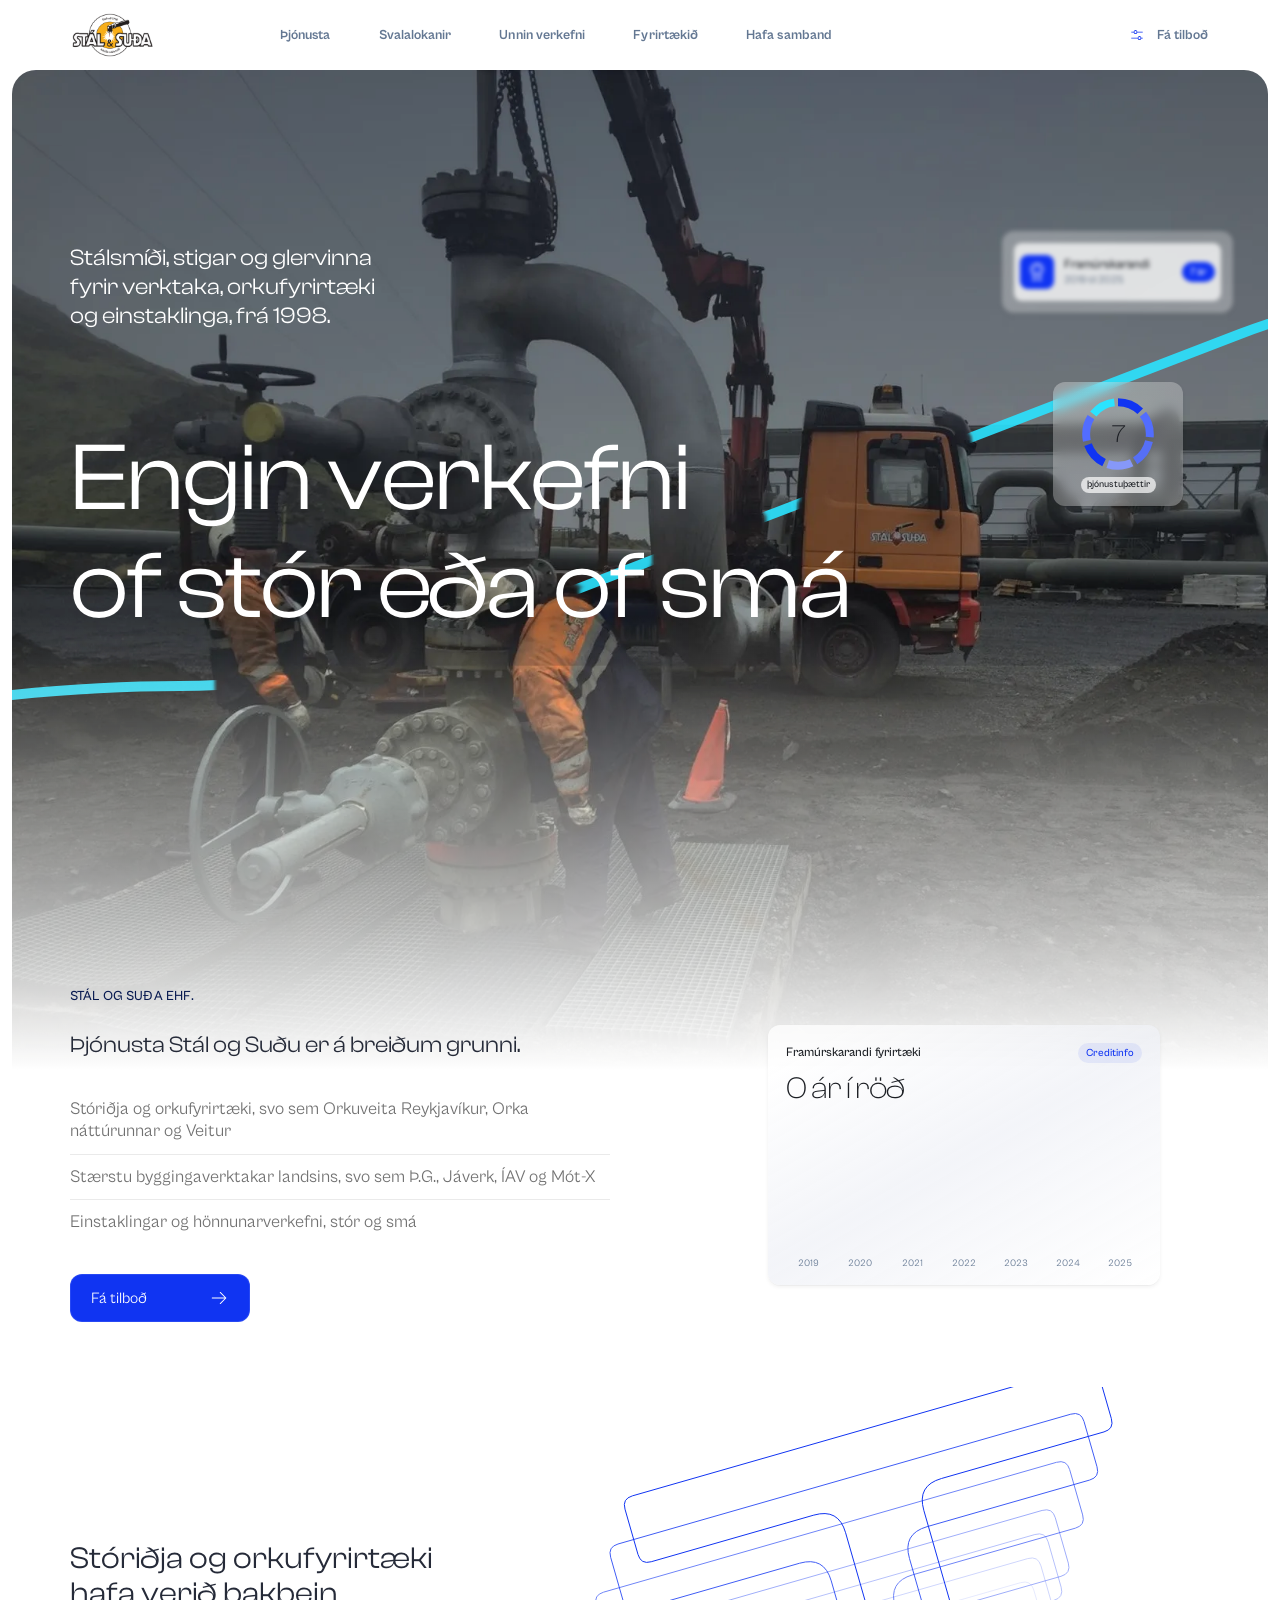
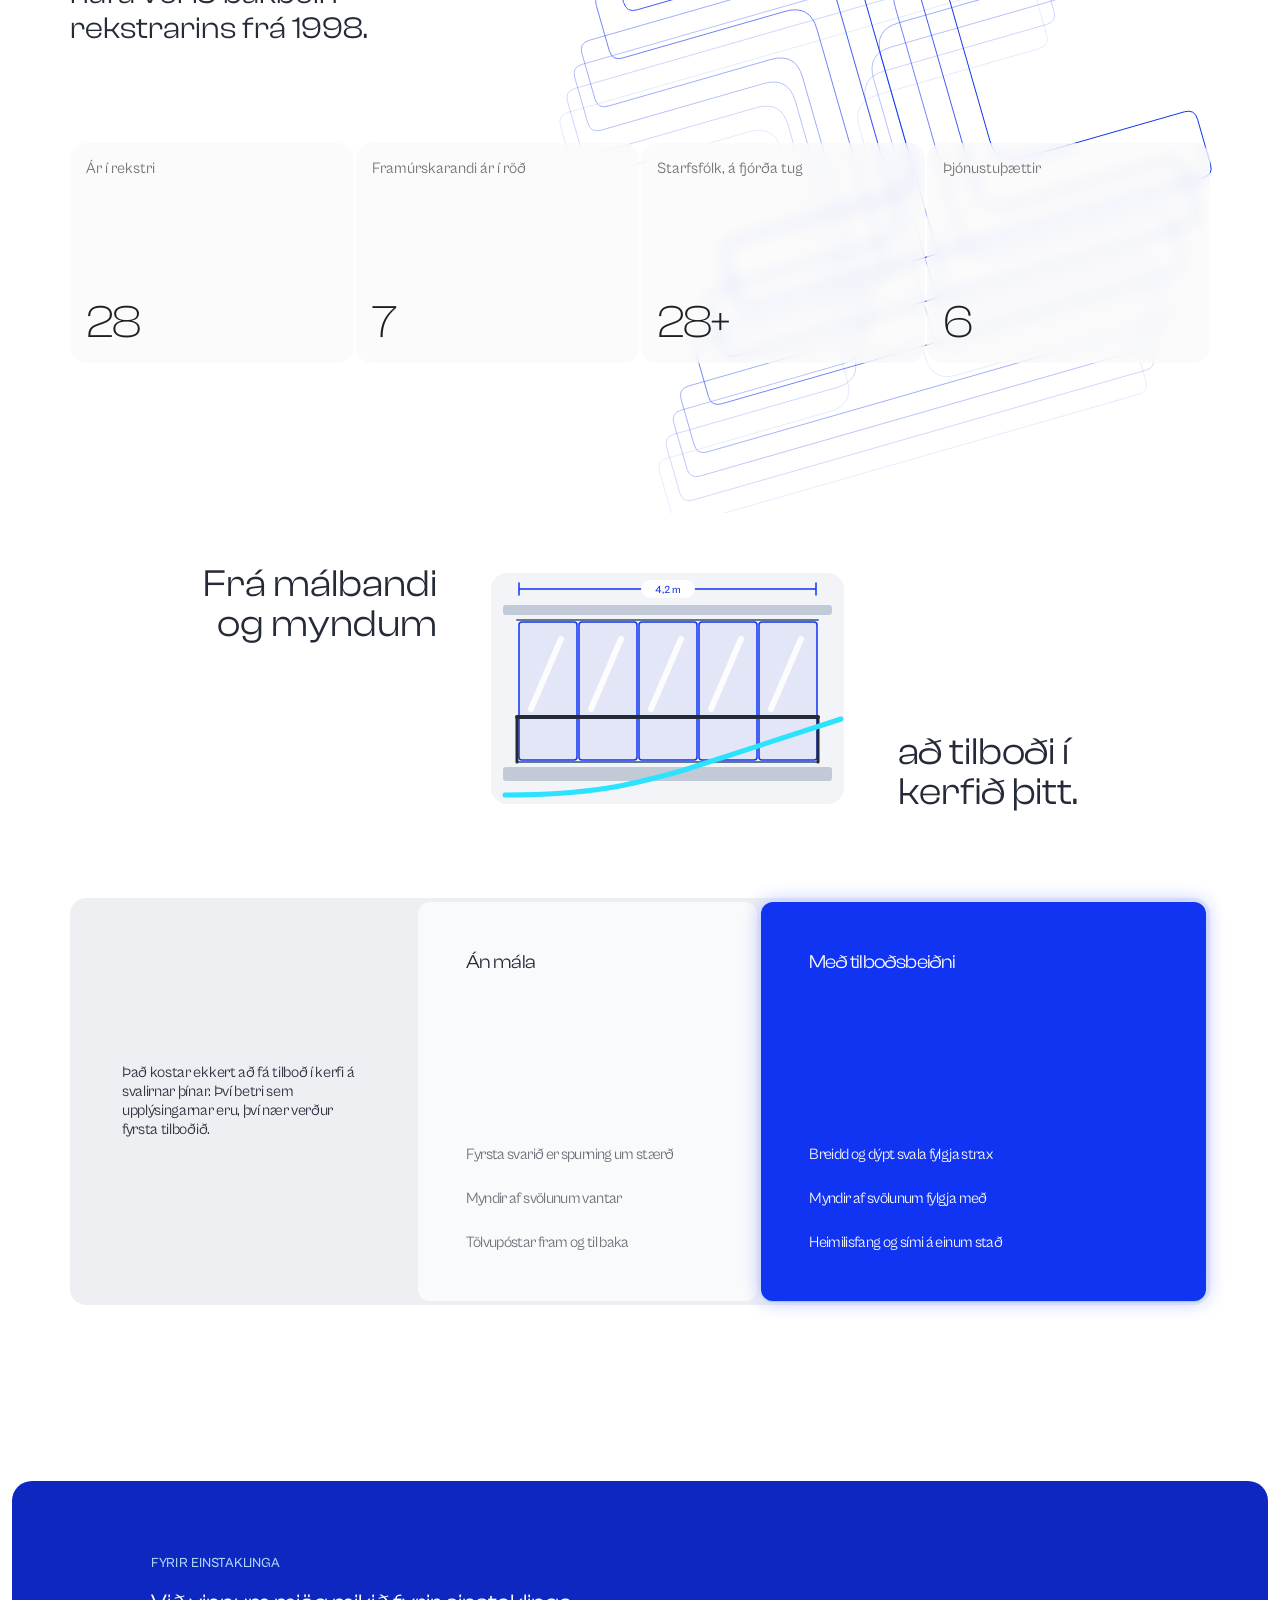
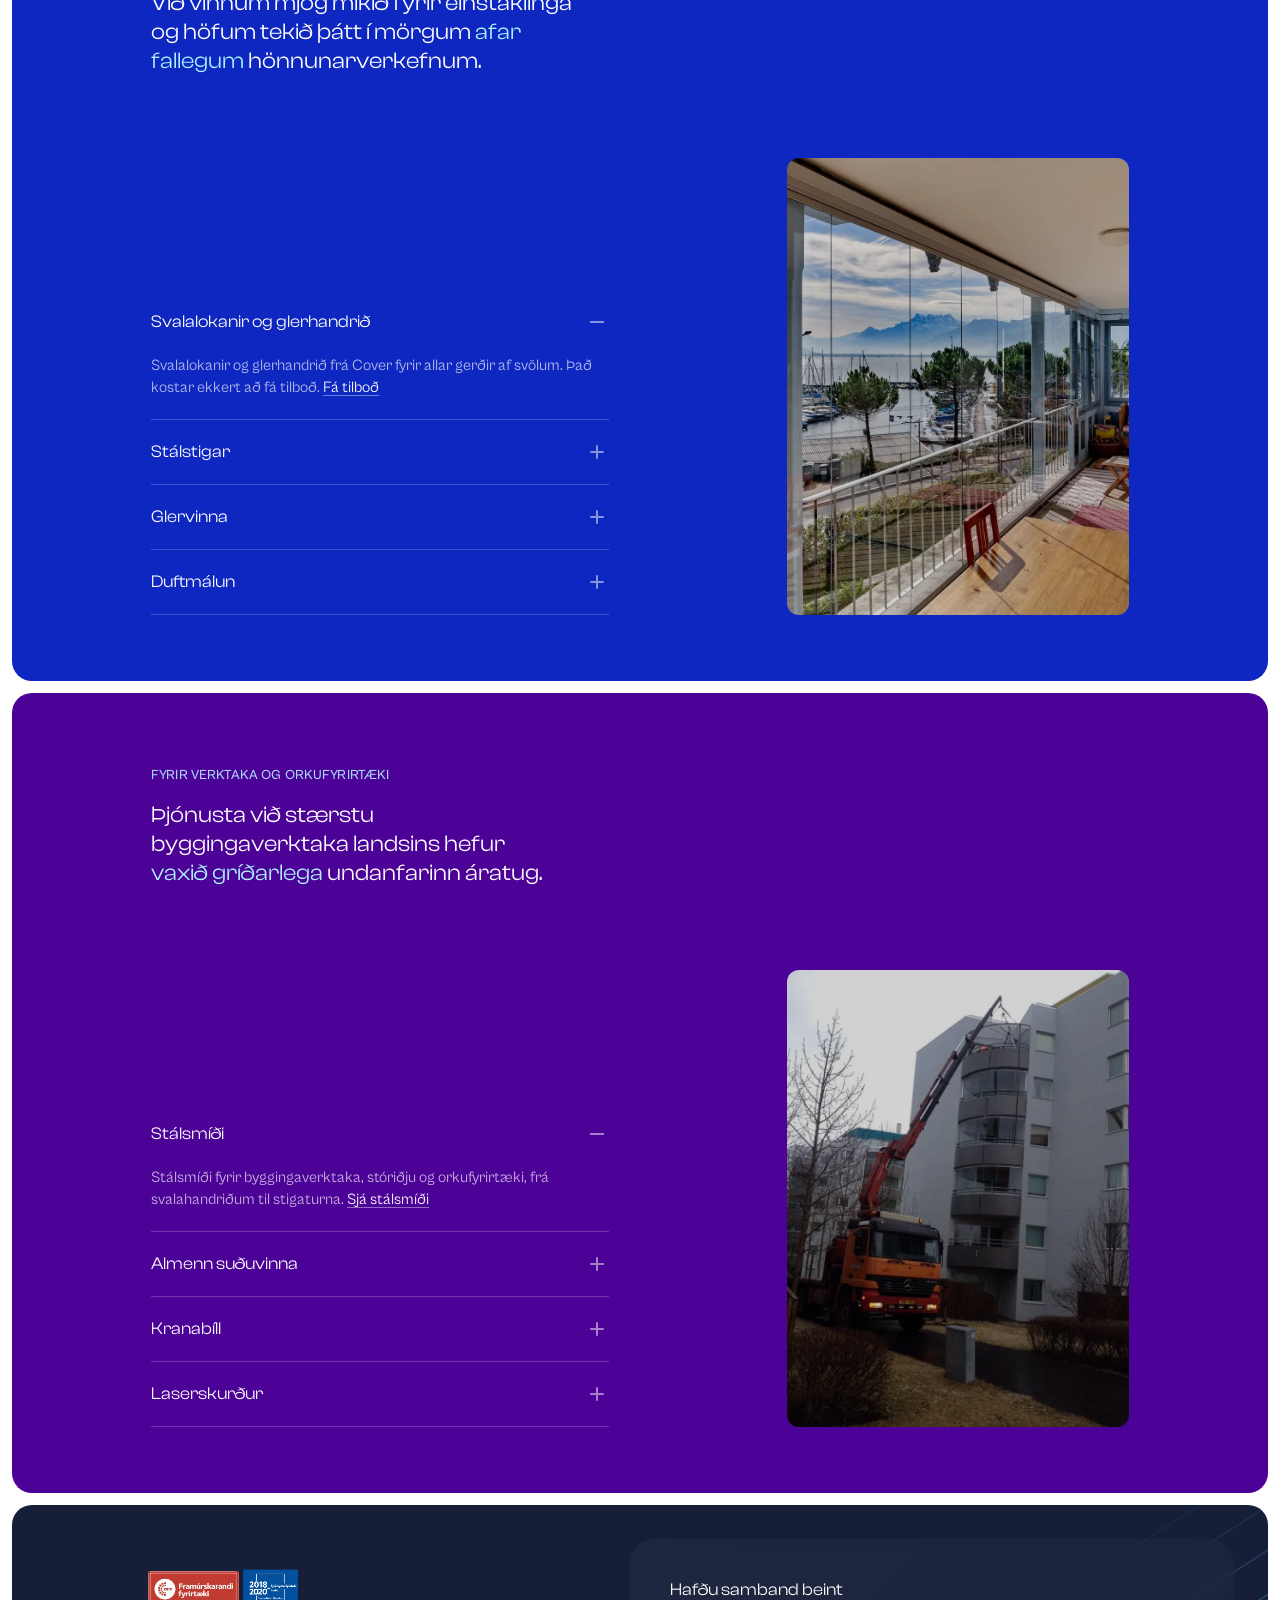
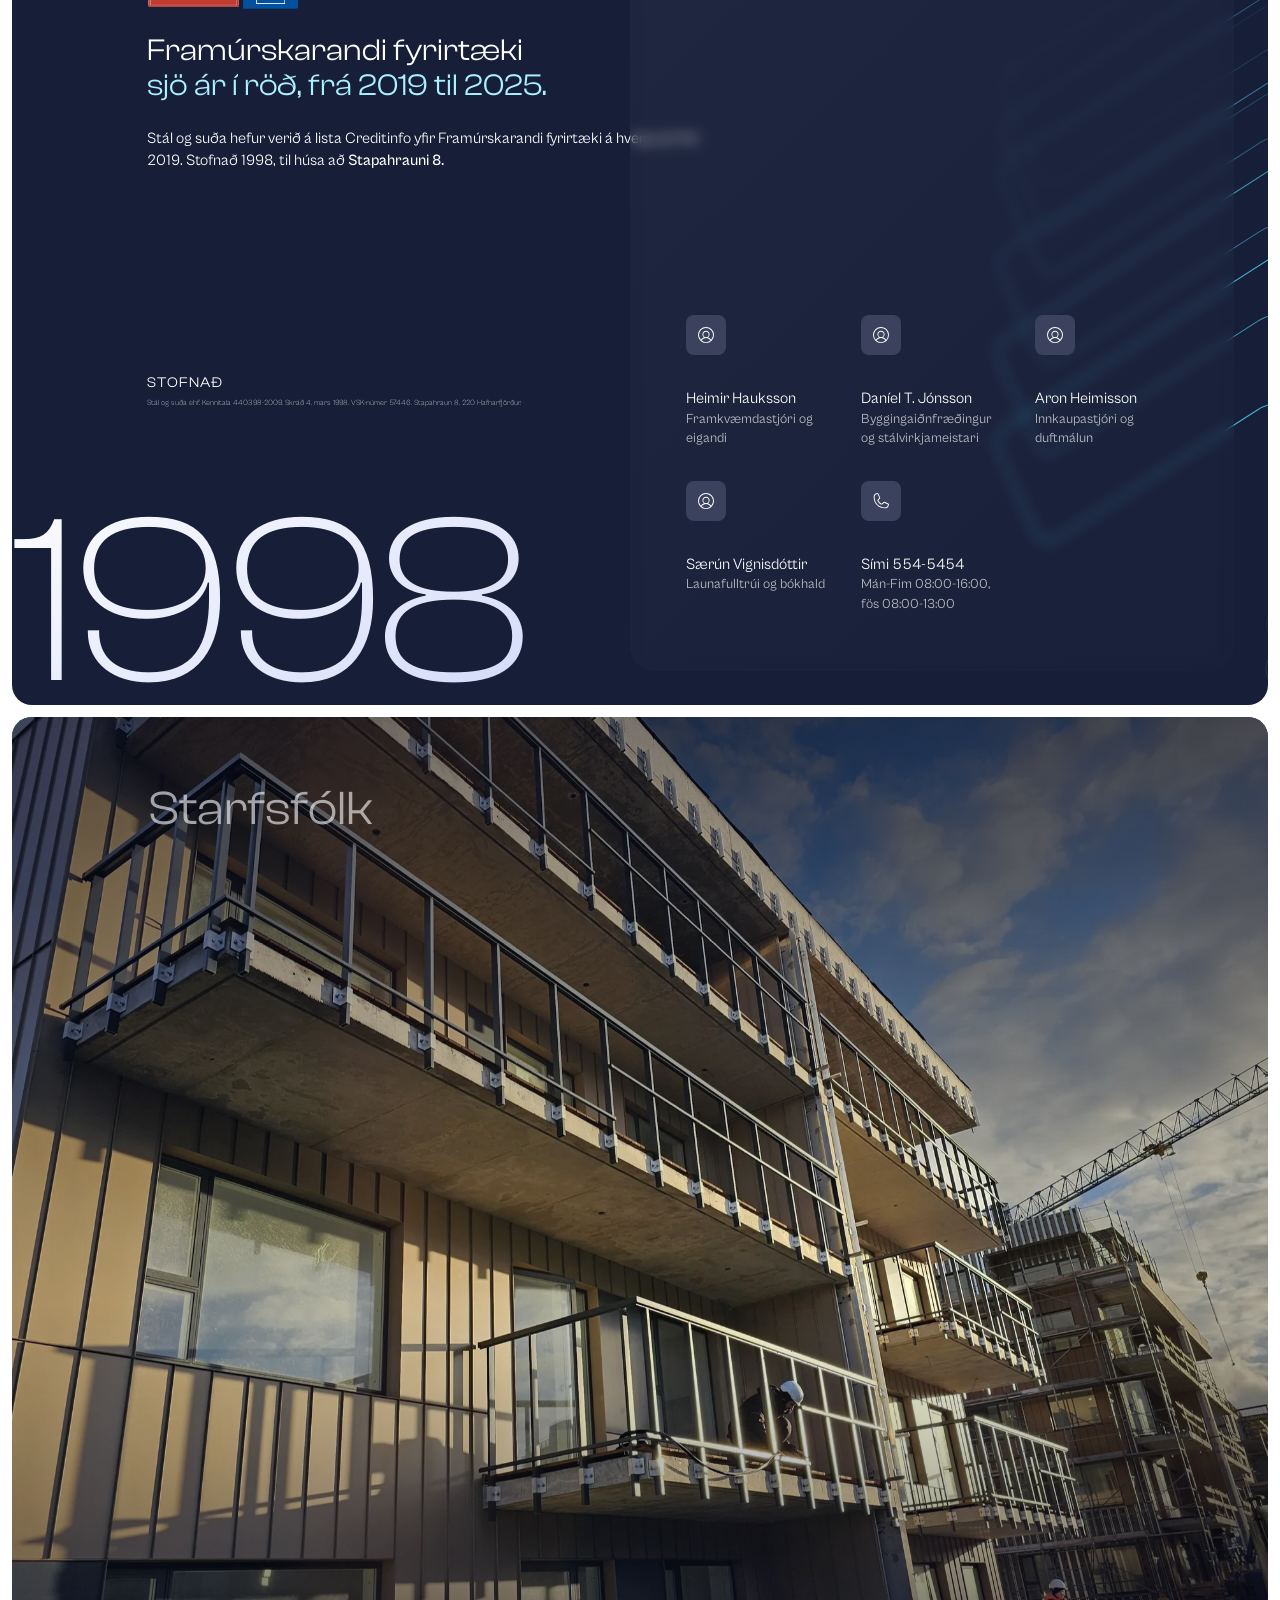
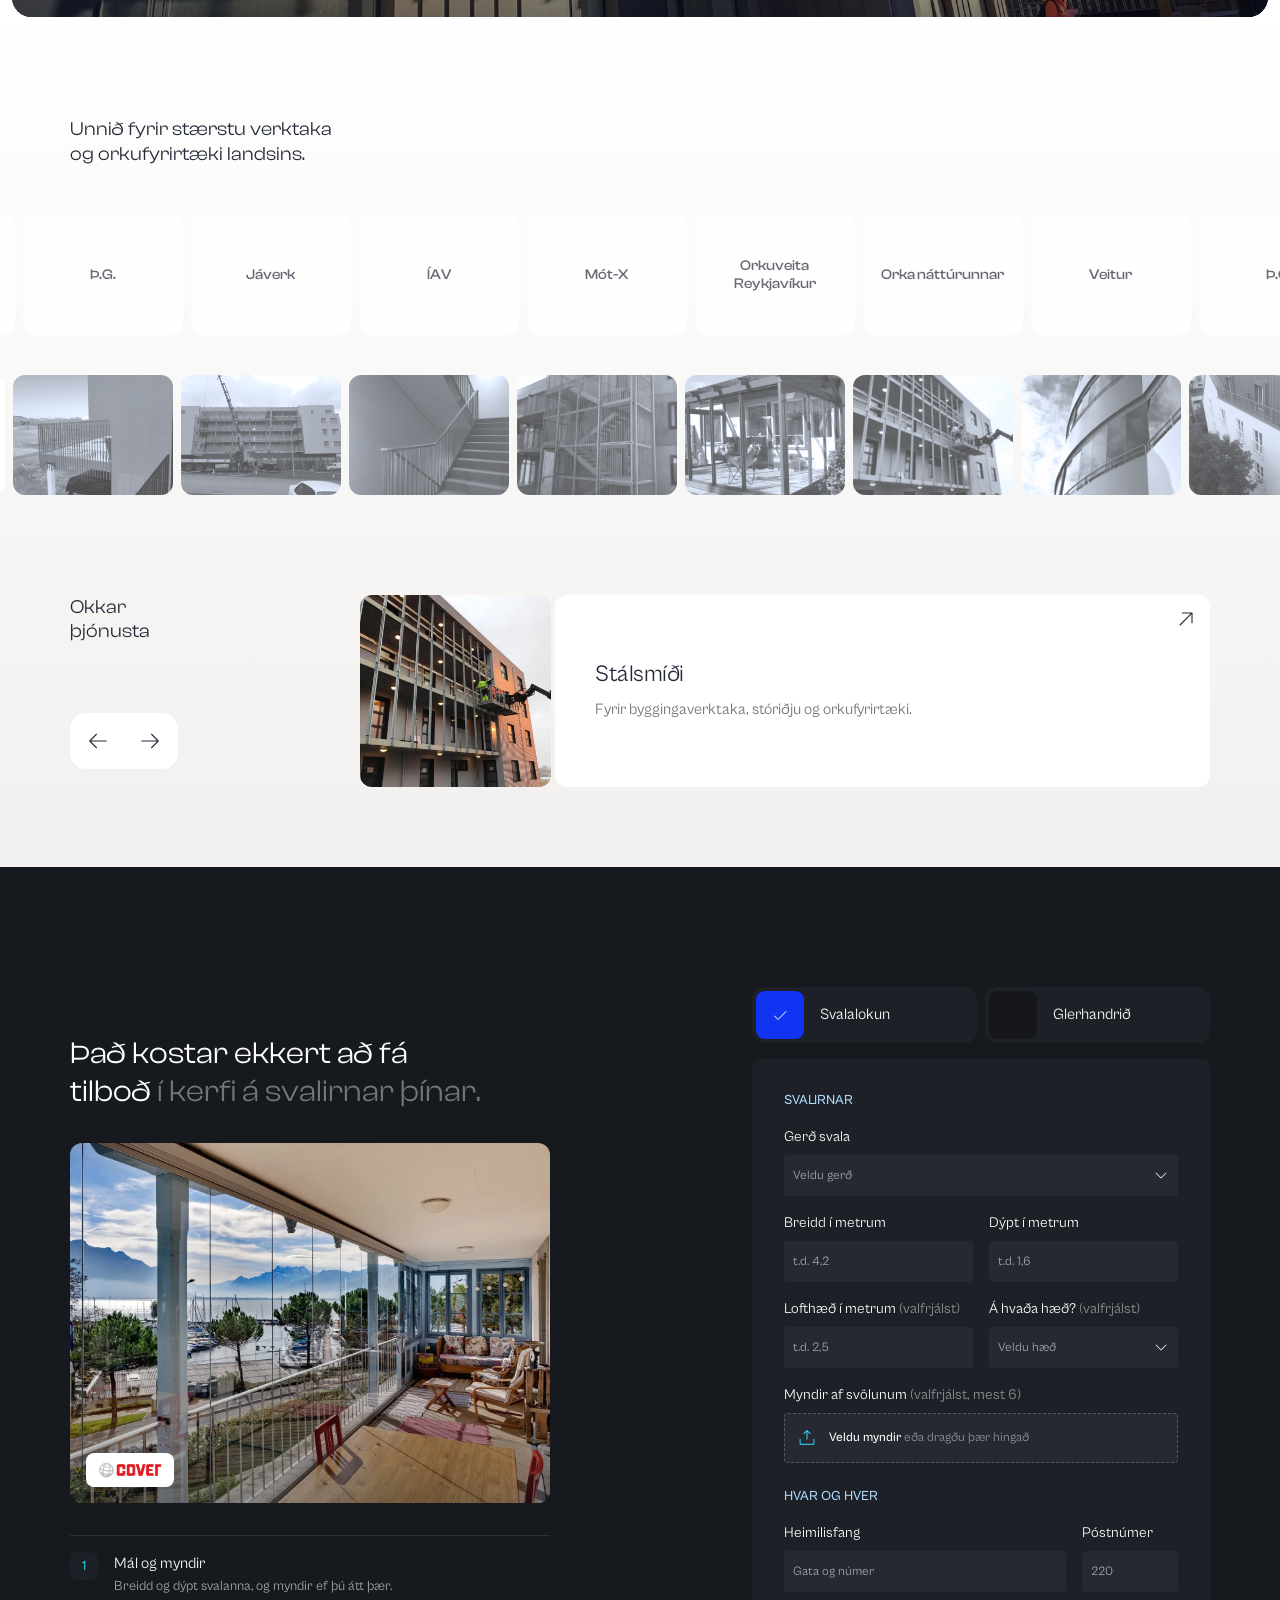
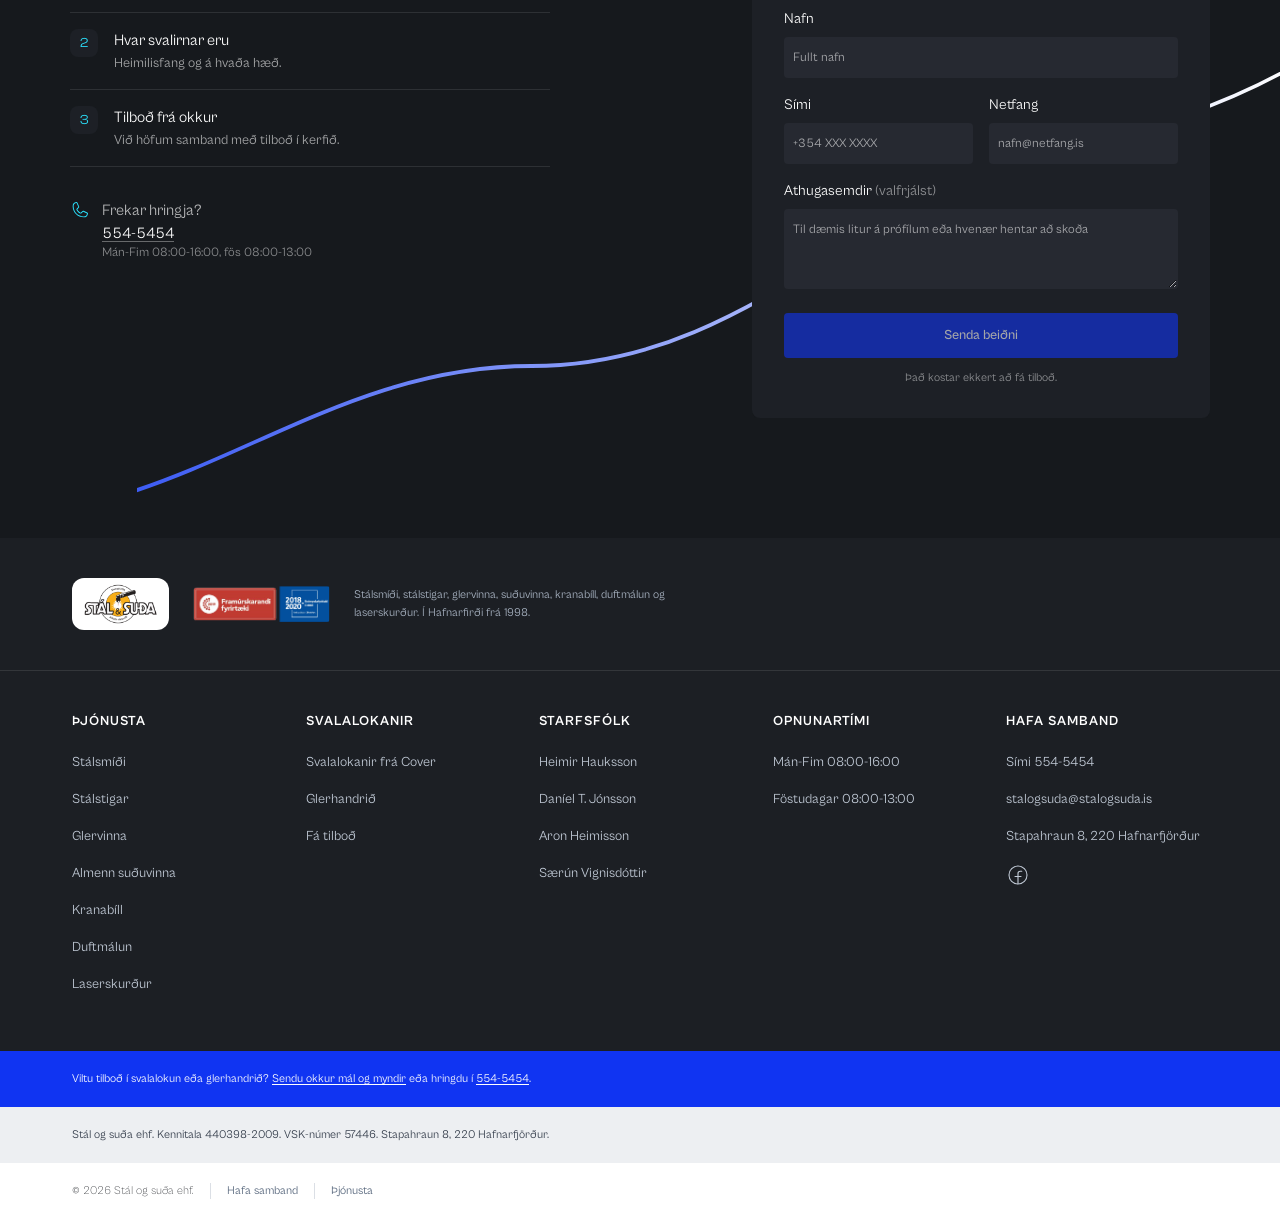
==== index.html @ 2df27e6b "Deploy 39d1b3c (noindex preview)" ====
<!doctype html>
<html lang="is">
<head>
<meta charset="utf-8">
<meta name="viewport" content="width=device-width, initial-scale=1">
<title>Stál og suða ehf. | Stálsmíði, stálstigar, glervinna og svalalokanir í Hafnarfirði</title>
<meta name="description" content="Stál og suða ehf. í Hafnarfirði: stálsmíði, stálstigar, glervinna, suðuvinna, kranabíll, duftmálun, laserskurður og svalalokanir frá Cover. Það kostar ekkert að fá tilboð.">
<meta name="robots" content="noindex, nofollow">
<meta name="theme-color" content="#ffffff">
<link rel="icon" type="image/svg+xml" href="favicon.svg"><link rel="icon" type="image/png" sizes="32x32" href="/stalogsuda-preview/favicon-32.png"><link rel="apple-touch-icon" sizes="180x180" href="/stalogsuda-preview/favicon-180.png">
<link rel="preload" href="assets/fonts/ClashDisplay-Regular.woff2" as="font" type="font/woff2" crossorigin>
<link rel="preload" href="assets/fonts/CabinetGrotesk-Regular.woff2" as="font" type="font/woff2" crossorigin>
<link rel="preload" href="assets/img/hero.webp" as="image">
<script>
(function () {
  var root = document.documentElement;
  function set(v) { if (root.getAttribute('data-input') !== v) root.setAttribute('data-input', v); }
  addEventListener('pointerdown', function () { set('pointer'); }, true);
  addEventListener('keydown', function (e) {
    if (e.key === 'Shift' || e.key === 'Control' || e.key === 'Alt' || e.key === 'Meta') return;
    set('key');
  }, true);
})();
</script>

<link rel="stylesheet" href="assets/vendor/focus-guard.css">
<link rel="stylesheet" href="assets/css/site.css">
<script>document.documentElement.classList.add('js');setTimeout(function(){document.documentElement.classList.add('is-ready')},6000);</script>
</head>
<body class="page-home">
<svg xmlns="http://www.w3.org/2000/svg" style="display:none" aria-hidden="true">
<symbol id="i-arrow-right" viewBox="0 0 256 256"><path d="M220.24,132.24l-72,72a6,6,0,0,1-8.48-8.48L201.51,134H40a6,6,0,0,1,0-12H201.51L139.76,60.24a6,6,0,0,1,8.48-8.48l72,72A6,6,0,0,1,220.24,132.24Z"/></symbol>
<symbol id="i-arrow-up-right" viewBox="0 0 256 256"><path d="M198,64V168a6,6,0,0,1-12,0V78.48L68.24,196.24a6,6,0,0,1-8.48-8.48L177.52,70H88a6,6,0,0,1,0-12H192A6,6,0,0,1,198,64Z"/></symbol>
<symbol id="i-check" viewBox="0 0 256 256"><path d="M228.24,76.24l-128,128a6,6,0,0,1-8.48,0l-56-56a6,6,0,0,1,8.48-8.48L96,191.51,219.76,67.76a6,6,0,0,1,8.48,8.48Z"/></symbol>
<symbol id="i-phone" viewBox="0 0 256 256"><path d="M221.59,160.3l-47.24-21.17a14,14,0,0,0-13.28,1.22,4.81,4.81,0,0,0-.56.42l-24.69,21a1.88,1.88,0,0,1-1.68.06c-15.87-7.66-32.31-24-40-39.65a1.91,1.91,0,0,1,0-1.68l21.07-25a6.13,6.13,0,0,0,.42-.58,14,14,0,0,0,1.12-13.27L95.73,34.49a14,14,0,0,0-14.56-8.38A54.24,54.24,0,0,0,34,80c0,78.3,63.7,142,142,142a54.25,54.25,0,0,0,53.89-47.17A14,14,0,0,0,221.59,160.3ZM176,210C104.32,210,46,151.68,46,80A42.23,42.23,0,0,1,82.67,38h.23a2,2,0,0,1,1.84,1.31l21.1,47.11a2,2,0,0,1,0,1.67L84.73,113.15a4.73,4.73,0,0,0-.43.57,14,14,0,0,0-.91,13.73c8.87,18.16,27.17,36.32,45.53,45.19a14,14,0,0,0,13.77-1c.19-.13.38-.27.56-.42l24.68-21a1.92,1.92,0,0,1,1.6-.1l47.25,21.17a2,2,0,0,1,1.21,2A42.24,42.24,0,0,1,176,210Z"/></symbol>
<symbol id="i-envelope-simple" viewBox="0 0 256 256"><path d="M224,50H32a6,6,0,0,0-6,6V192a14,14,0,0,0,14,14H216a14,14,0,0,0,14-14V56A6,6,0,0,0,224,50ZM208.58,62,128,135.86,47.42,62ZM216,194H40a2,2,0,0,1-2-2V69.64l86,78.78a6,6,0,0,0,8.1,0L218,69.64V192A2,2,0,0,1,216,194Z"/></symbol>
<symbol id="i-caret-down" viewBox="0 0 256 256"><path d="M212.24,100.24l-80,80a6,6,0,0,1-8.48,0l-80-80a6,6,0,0,1,8.48-8.48L128,167.51l75.76-75.75a6,6,0,0,1,8.48,8.48Z"/></symbol>
<symbol id="i-facebook-logo" viewBox="0 0 256 256"><path d="M128,26A102,102,0,1,0,230,128,102.12,102.12,0,0,0,128,26Zm6,191.8V150h26a6,6,0,0,0,0-12H134V112a18,18,0,0,1,18-18h16a6,6,0,0,0,0-12H152a30,30,0,0,0-30,30v26H96a6,6,0,0,0,0,12h26v67.8a90,90,0,1,1,12,0Z"/></symbol>
<symbol id="i-image" viewBox="0 0 256 256"><path d="M216,42H40A14,14,0,0,0,26,56V200a14,14,0,0,0,14,14H216a14,14,0,0,0,14-14V56A14,14,0,0,0,216,42ZM40,54H216a2,2,0,0,1,2,2V163.57L188.53,134.1a14,14,0,0,0-19.8,0l-21.42,21.42L101.9,110.1a14,14,0,0,0-19.8,0L38,154.2V56A2,2,0,0,1,40,54ZM38,200V171.17l52.58-52.58a2,2,0,0,1,2.84,0L176.83,202H40A2,2,0,0,1,38,200Zm178,2H193.8l-38-38,21.41-21.42a2,2,0,0,1,2.83,0l38,38V200A2,2,0,0,1,216,202ZM146,100a10,10,0,1,1,10,10A10,10,0,0,1,146,100Z"/></symbol>
<symbol id="i-x" viewBox="0 0 256 256"><path d="M204.24,195.76a6,6,0,1,1-8.48,8.48L128,136.49,60.24,204.24a6,6,0,0,1-8.48-8.48L119.51,128,51.76,60.24a6,6,0,0,1,8.48-8.48L128,119.51l67.76-67.75a6,6,0,0,1,8.48,8.48L136.49,128Z"/></symbol>
<symbol id="i-user-circle" viewBox="0 0 256 256"><path d="M128,26A102,102,0,1,0,230,128,102.12,102.12,0,0,0,128,26ZM71.44,198a66,66,0,0,1,113.12,0,89.8,89.8,0,0,1-113.12,0ZM94,120a34,34,0,1,1,34,34A34,34,0,0,1,94,120Zm99.51,69.64a77.53,77.53,0,0,0-40-31.38,46,46,0,1,0-51,0,77.53,77.53,0,0,0-40,31.38,90,90,0,1,1,131,0Z"/></symbol>
<symbol id="i-map-pin" viewBox="0 0 256 256"><path d="M128,66a38,38,0,1,0,38,38A38,38,0,0,0,128,66Zm0,64a26,26,0,1,1,26-26A26,26,0,0,1,128,130Zm0-112a86.1,86.1,0,0,0-86,86c0,30.91,14.34,63.74,41.47,94.94a252.32,252.32,0,0,0,41.09,38,6,6,0,0,0,6.88,0,252.32,252.32,0,0,0,41.09-38c27.13-31.2,41.47-64,41.47-94.94A86.1,86.1,0,0,0,128,18Zm0,206.51C113,212.93,54,163.62,54,104a74,74,0,0,1,148,0C202,163.62,143,212.93,128,224.51Z"/></symbol>
<symbol id="i-clock" viewBox="0 0 256 256"><path d="M128,26A102,102,0,1,0,230,128,102.12,102.12,0,0,0,128,26Zm0,192a90,90,0,1,1,90-90A90.1,90.1,0,0,1,128,218Zm62-90a6,6,0,0,1-6,6H128a6,6,0,0,1-6-6V72a6,6,0,0,1,12,0v50h50A6,6,0,0,1,190,128Z"/></symbol>
<symbol id="i-medal" viewBox="0 0 256 256"><path d="M214,96A86,86,0,1,0,74,162.87V240a6,6,0,0,0,2.85,5.1A5.93,5.93,0,0,0,80,246a6,6,0,0,0,2.68-.63L128,222.71l45.33,22.66A6,6,0,0,0,182,240V162.87A85.87,85.87,0,0,0,214,96ZM54,96a74,74,0,1,1,74,74A74.09,74.09,0,0,1,54,96ZM170,230.29l-39.33-19.66a6,6,0,0,0-5.36,0L86,230.29V171a85.75,85.75,0,0,0,84,0ZM128,150A54,54,0,1,0,74,96,54.06,54.06,0,0,0,128,150Zm0-96A42,42,0,1,1,86,96,42,42,0,0,1,128,54Z"/></symbol>
<symbol id="i-sliders-horizontal" viewBox="0 0 256 256"><path d="M40,86H74.6a30,30,0,0,0,58.8,0H216a6,6,0,0,0,0-12H133.4a30,30,0,0,0-58.8,0H40a6,6,0,0,0,0,12Zm64-24A18,18,0,1,1,86,80,18,18,0,0,1,104,62ZM216,170H197.4a30,30,0,0,0-58.8,0H40a6,6,0,0,0,0,12h98.6a30,30,0,0,0,58.8,0H216a6,6,0,0,0,0-12Zm-48,24a18,18,0,1,1,18-18A18,18,0,0,1,168,194Z"/></symbol>
<symbol id="i-upload-simple" viewBox="0 0 256 256"><path d="M222,144v64a6,6,0,0,1-6,6H40a6,6,0,0,1-6-6V144a6,6,0,0,1,12,0v58H210V144a6,6,0,0,1,12,0ZM92.24,76.24,122,46.49V144a6,6,0,0,0,12,0V46.49l29.76,29.75a6,6,0,0,0,8.48-8.48l-40-40a6,6,0,0,0-8.48,0l-40,40a6,6,0,0,0,8.48,8.48Z"/></symbol>
</svg>

<a class="skip" href="#main">Fara beint í efni</a>
<div class="hdr-wrap hdr-wrap--home" data-header>
  <header class="hdr">
    <div class="hdr__in">
      <a class="hdr__logo" href="./" aria-label="Stál og suða, forsíða"><img src="assets/img/logo.png" width="238" height="130" alt="Stál og suða"></a>
      <nav class="hdr__nav" aria-label="Aðalvalmynd">
        <ul class="hdr__list">
          <li class="hdr__item has-mega" data-mega>
            <button class="hdr__link" type="button" aria-expanded="false" aria-controls="mega-thjonusta">Þjónusta<svg class="hdr__chev" aria-hidden="true"><use href="#i-caret-down"/></svg></button>
            <div class="mega" id="mega-thjonusta" tabindex="-1" hidden>
              <div class="mega__in">
                <div class="mega__col">
                  <p class="mega__title">Okkar þjónusta</p>
                  <ul class="mega__links">
                    <li><a href="thjonusta.html#stalsmidi">Stálsmíði</a></li>
                    <li><a href="thjonusta.html#stalstigar">Stálstigar</a></li>
                    <li><a href="thjonusta.html#glervinna">Glervinna</a></li>
                    <li><a href="thjonusta.html#sudavinna">Almenn suðuvinna</a></li>
                    <li><a href="thjonusta.html#kranabill">Kranabíll</a></li>
                    <li><a href="thjonusta.html#duftmalun">Duftmálun</a></li>
                    <li><a href="thjonusta.html#laserskurdur">Laserskurður</a></li>
                  </ul>
                  <div class="mega__follow">
                    <p class="mega__label">Fylgdu okkur</p>
                    <a class="mega__social" href="https://www.facebook.com/St%C3%A1l-Og-Su%C3%B0a-ehf-352276501564778" rel="noopener" target="_blank" aria-label="Stál og suða á Facebook"><svg aria-hidden="true"><use href="#i-facebook-logo"/></svg></a>
                  </div>
                </div>
                <div class="mega__banners">
                  <a class="banner" href="thjonusta.html#svalalokanir" style="--accent:#2BE3FF">
                    <img src="assets/img/svalalokun.webp" alt="" loading="lazy" width="1600" height="1066">
                    <span class="banner__txt"><strong>Svalalokanir og glerhandrið</strong><span>Frá Cover, fyrir allar gerðir af svölum.</span></span>
                  </a>
                  <a class="banner" href="thjonusta.html#stalstigar" style="--accent:#1034F2">
                    <img src="assets/img/stalstigi-uti.webp" alt="" loading="lazy" width="1700" height="1276">
                    <span class="banner__txt"><strong>Stálstigar</strong><span>Innanhúss og utan.</span></span>
                  </a>
                </div>
              </div>
            </div>
          </li>
          <li class="hdr__item"><a class="hdr__link" href="thjonusta.html#svalalokanir">Svalalokanir</a></li>
          <li class="hdr__item"><a class="hdr__link" href="thjonusta.html#verkefni">Unnin verkefni</a></li>
          <li class="hdr__item"><a class="hdr__link" href="./#fyrirtaekid">Fyrirtækið</a></li>
          <li class="hdr__item"><a class="hdr__link" href="tilbod.html#samband">Hafa samband</a></li>
          <li class="hdr__item hdr__item--cta"><a class="hdr__cta" href="tilbod.html"><svg aria-hidden="true"><use href="#i-sliders-horizontal"/></svg>Fá tilboð</a></li>
        </ul>
      </nav>
      <button class="burger" type="button" aria-expanded="false" aria-controls="mnav" aria-label="Valmynd"><span></span><span></span><span></span></button>
    </div>
    <div class="mnav" id="mnav" tabindex="-1" hidden>
      <ul class="mnav__list">
        <li class="mnav__group">
          <button class="mnav__row" type="button" aria-expanded="false" aria-controls="mnav-thj">Þjónusta<svg class="mnav__chev" aria-hidden="true"><use href="#i-caret-down"/></svg></button>
          <div class="mnav__sub" id="mnav-thj" hidden>
            <a href="thjonusta.html#stalsmidi">Stálsmíði</a><a href="thjonusta.html#stalstigar">Stálstigar</a><a href="thjonusta.html#glervinna">Glervinna</a><a href="thjonusta.html#sudavinna">Almenn suðuvinna</a><a href="thjonusta.html#kranabill">Kranabíll</a><a href="thjonusta.html#duftmalun">Duftmálun</a><a href="thjonusta.html#laserskurdur">Laserskurður</a>
          </div>
        </li>
        <li><a class="mnav__row" href="thjonusta.html#svalalokanir">Svalalokanir og glerhandrið</a></li>
        <li><a class="mnav__row" href="thjonusta.html#verkefni">Unnin verkefni</a></li>
        <li><a class="mnav__row" href="./#fyrirtaekid">Fyrirtækið</a></li>
        <li><a class="mnav__row" href="tilbod.html#samband">Hafa samband</a></li>
        <li class="mnav__last"><a class="mnav__row mnav__row--cta" href="tilbod.html"><svg aria-hidden="true"><use href="#i-sliders-horizontal"/></svg>Fá tilboð</a></li>
      </ul>
    </div>
  </header>
</div>

<main id="main">

<!-- 1 HERO -->
<section class="hero is-expanded" aria-labelledby="home-title" data-hero>
  <div class="hero__frame">
    <img class="hero__bg" src="assets/img/hero.webp" width="1700" height="1276" alt="Starfsmenn Stál og suðu við borholutopp á virkjunarsvæði, kranabíll fyrirtækisins í bakgrunni" fetchpriority="high" data-hero-img>
    <div class="hero__dim"></div>
    <div class="hero__sweep" data-sweep>
      <svg class="hero__sweep-svg hero__sweep-svg--d" viewBox="0 0 1920 624" preserveAspectRatio="none" aria-hidden="true"><path d="M-60 612 C 120 590 300 548 500 548 C 650 548 760 505 900 450 L 1560 196 C 1650 162 1730 150 1800 166 C 1870 182 1930 150 1990 88"/></svg>
      <svg class="hero__sweep-svg hero__sweep-svg--m" viewBox="0 0 1028 329" preserveAspectRatio="none" aria-hidden="true"><path d="M-40 318 C 100 306 220 292 330 262 L 820 88 C 900 60 960 58 1070 26"/></svg>
    </div>
    <div class="hero__layer hero__layer--3"><div class="hero__col">
      <div class="gcard gcard--award hero__award" data-flip-src="award">
        <div class="gaward"><span class="gaward__ico" aria-hidden="true"><svg><use href="#i-medal"/></svg></span><span class="gaward__txt"><strong>Framúrskarandi</strong><span>2019 til 2025</span></span><span class="gaward__pill">7 ár</span></div>
      </div>
    </div></div>
    <img class="hero__cut" src="assets/img/hero-cut.webp" width="1700" height="1276" alt="" aria-hidden="true" data-hero-img>
    <div class="hero__layer hero__layer--5"><div class="hero__col">
      <div class="gcard gcard--ring hero__ring" data-flip-src="ring">
        <div class="gring" aria-hidden="true">
          <svg viewBox="0 0 98 98"><g class="gring__seg"></g></svg>
          <span class="gring__n">7</span>
        </div>
        <span class="gring__l">þjónustuþættir</span>
      </div>
    </div></div>
    <div class="hero__fade"></div>
    <div class="hero__text" data-hero-text>
      <div class="hero__col hero__stack">
        <p class="hero__eyebrow">
          <span class="mask"><span class="line" data-hl="e">Stálsmíði, stigar og glervinna</span></span>
          <span class="mask"><span class="line" data-hl="e">fyrir verktaka, orkufyrirtæki</span></span>
          <span class="mask"><span class="line" data-hl="e">og einstaklinga, frá 1998.</span></span>
        </p>
        <h1 id="home-title" class="hero__h1">
          <span class="hero__h1-line"><span class="line" data-hl="h">Engin verkefni</span></span>
          <span class="hero__h1-line hero__h1-line--r"><span class="line" data-hl="h">of stór eða of&nbsp;smá</span></span>
        </h1>
      </div>
    </div>
  </div>
</section>

<!-- 2 NEXUS INTRO (cards land here) -->
<section class="nx" id="fyrirtaekid" aria-labelledby="nx-title" data-nx>
  <div class="nx__row">
    <div class="nx__text">
      <div class="nx__head">
        <p class="eyebrow" data-split>Stál og suða ehf.</p>
        <h2 class="nx__h2" id="nx-title" data-split>Þjónusta Stál og Suðu er á breiðum grunni.</h2>
      </div>
      <ul class="nx__list">
        <li>Stóriðja og orkufyrirtæki, svo sem Orkuveita Reykjavíkur, Orka náttúrunnar og Veitur</li>
        <li>Stærstu byggingaverktakar landsins, svo sem Þ.G., Jáverk, ÍAV og Mót-X</li>
        <li>Einstaklingar og hönnunarverkefni, stór og smá</li>
      </ul>
      <a class="cta" href="#tilbod" data-reveal><span>Fá tilboð</span><span class="cta__ico" aria-hidden="true"><span class="cta__strip"><svg><use href="#i-arrow-right"/></svg><svg><use href="#i-arrow-right"/></svg></span></span></a>
    </div>
    <div class="nx__visual">
      <div class="nx__leads" data-reveal data-chart>
        <div class="gcard gcard--fill">
          <div class="chart">
            <div class="chart__top"><span class="chart__label">Framúrskarandi fyrirtæki</span><span class="chart__tag">Creditinfo</span></div>
            <p class="chart__value"><span data-chart-n>7</span> ár í röð</p>
            <div class="chart__bars" aria-hidden="true">
              <span style="--h:.34"><i></i><b>2019</b></span><span style="--h:.44"><i></i><b>2020</b></span><span style="--h:.52"><i></i><b>2021</b></span><span style="--h:.62"><i></i><b>2022</b></span><span style="--h:.72"><i></i><b>2023</b></span><span style="--h:.84"><i></i><b>2024</b></span><span style="--h:1"><i></i><b>2025</b></span>
            </div>
            <p class="sr-only">Á lista Creditinfo yfir Framúrskarandi fyrirtæki öll árin frá 2019 til 2025.</p>
          </div>
        </div>
      </div>
      <div class="nx__target nx__target--ring" data-flip-target="ring">
        <div class="gcard gcard--ring">
          <div class="gring" aria-hidden="true"><svg viewBox="0 0 98 98"><g class="gring__seg"></g></svg><span class="gring__n">7</span></div>
          <span class="gring__l">þjónustuþættir</span>
        </div>
      </div>
      <div class="nx__target nx__target--award" data-flip-target="award">
        <div class="gcard gcard--award">
          <div class="gaward"><span class="gaward__ico" aria-hidden="true"><svg><use href="#i-medal"/></svg></span><span class="gaward__txt"><strong>Framúrskarandi</strong><span>2019 til 2025</span></span><span class="gaward__pill">7 ár</span></div>
        </div>
      </div>
    </div>
  </div>
</section>

<!-- 3 STATS + ECHO VECTOR -->
<section class="stats" aria-labelledby="stats-title" data-echo-section>
  <svg class="echo echo--stats" viewBox="0 0 850 577" aria-hidden="true" data-echo>
    <g transform="rotate(-16 425 290)">
      <path class="echo__p" d="M205 90H645Q655 90 655 100V144Q655 154 645 154H487Q463 154 463 178V402Q463 426 487 426H645Q655 426 655 436V480Q655 490 645 490H205Q195 490 195 480V436Q195 426 205 426H363Q387 426 387 402V178Q387 154 363 154H205Q195 154 195 144V100Q195 90 205 90Z"/>
    </g>
  </svg>
  <div class="stats__in" data-stats>
    <h2 class="stats__h2" id="stats-title" data-split>Stóriðja og orkufyrirtæki hafa verið bakbein rekstrarins frá 1998.</h2>
    <ul class="stats__list">
      <li class="stat" data-reveal><span class="stat__l">Ár í rekstri</span><span class="stat__n" data-count="28">28</span></li>
      <li class="stat" data-reveal><span class="stat__l">Framúrskarandi ár í röð</span><span class="stat__n" data-count="7">7</span></li>
      <li class="stat" data-reveal><span class="stat__l">Starfsfólk, á fjórða tug</span><span class="stat__n" data-count="30" data-suffix="+">30+</span></li>
      <li class="stat" data-reveal><span class="stat__l">Þjónustuþættir</span><span class="stat__n" data-count="7">7</span></li>
    </ul>
  </div>
</section>

<!-- 4 COMPARISON (desktop pinned / phone static) -->
<div class="cmp-sentinel" data-cmp-sentinel></div>
<div class="cmp-wrap" data-cmp-wrap>
  <section class="cmp" aria-labelledby="cmp-title" data-cmp>
    <div class="cmp__in">
      <div class="cmp__row" data-cmp-row>
        <h2 class="cmp__h2" id="cmp-title" data-cmp-h2>Frá málbandi <br>og myndum</h2>
        <div class="cmp__illo" data-cmp-illo>
          <svg class="balc" viewBox="0 0 373 259" role="img" aria-label="Teikning: svalalokun með glerflekum sem renna til hliðar">
  <rect x="10" y="14" width="353" height="231" rx="16" fill="#F3F4F7"/>
  <g class="balc__dim">
    <path d="M38 30H335M38 24V36M335 24V36" stroke="#1034F2" stroke-width="1.5" stroke-linecap="round" fill="none"/>
    <rect x="160" y="21" width="54" height="18" rx="9" fill="#fff"/>
    <text x="187" y="34" text-anchor="middle">4,2 m</text>
  </g>
  <rect x="22" y="46" width="329" height="10" rx="3" fill="#C1CAD6"/>
  <rect x="22" y="208" width="329" height="14" rx="3" fill="#C1CAD6"/>
  <path d="M36 61H337M36 203H337" stroke="#637792" stroke-width="2" stroke-linecap="round"/>
  <g class="balc__panels">
    <g class="balc__panel" style="--i:0"><rect x="38" y="63" width="58" height="138" rx="3"/><path d="M50 150L80 80"/></g>
    <g class="balc__panel" style="--i:1"><rect x="98" y="63" width="58" height="138" rx="3"/><path d="M110 150L140 80"/></g>
    <g class="balc__panel" style="--i:2"><rect x="158" y="63" width="58" height="138" rx="3"/><path d="M170 150L200 80"/></g>
    <g class="balc__panel" style="--i:3"><rect x="218" y="63" width="58" height="138" rx="3"/><path d="M230 150L260 80"/></g>
    <g class="balc__panel" style="--i:4"><rect x="278" y="63" width="58" height="138" rx="3"/><path d="M290 150L320 80"/></g>
  </g>
  <path d="M36 158H337" stroke="#252A38" stroke-width="4" stroke-linecap="round"/>
  <path d="M36 158V203M337 158V203" stroke="#252A38" stroke-width="3" stroke-linecap="round"/>
  <path class="balc__arc" d="M24 236C110 236 150 226 200 212L360 160" stroke="#2BE3FF" stroke-width="5" stroke-linecap="round" fill="none"/>
</svg>

        </div>
        <p class="cmp__p" data-cmp-p>að tilboði í <br>kerfið þitt.</p>
      </div>
      <div class="cmp__cards" data-cmp-cards>
        <div class="cmp__panel" data-cmp-panel></div>
        <div class="cmp__track" data-cmp-track>
          <div class="cmp__card cmp__intro" data-cmp-card><p>Það kostar ekkert að fá tilboð í kerfi á svalirnar þínar. Því betri sem upplýsingarnar eru, því nær verður fyrsta tilboðið.</p></div>
          <div class="cmp__card cmp__without" data-cmp-card>
            <h3>Án mála</h3>
            <ul><li>Fyrsta svarið er spurning um stærð</li><li>Myndir af svölunum vantar</li><li>Tölvupóstar fram og til baka</li></ul>
          </div>
          <div class="cmp__card cmp__with" data-cmp-card>
            <h3>Með tilboðsbeiðni</h3>
            <ul><li>Breidd og dýpt svala fylgja strax</li><li>Myndir af svölunum fylgja með</li><li>Heimilisfang og sími á einum stað</li></ul>
          </div>
        </div>
      </div>
    </div>
  </section>
</div>

<!-- 5 SOLUTIONS: two stacking accordion cards -->
<div class="solutions" id="thjonusta">
  <div class="sol-wrap sol-wrap--1" data-sol="1">
    <section class="sol sol--blue" id="svalalokanir" aria-labelledby="sol1-title">
      <div class="sol__row">
        <div class="sol__left">
          <div class="sol__top">
            <div class="sol__mhead"><p class="eyebrow eyebrow--dark">Fyrir einstaklinga</p><img src="assets/img/svalalokun-2.webp" alt="" width="960" height="720" loading="lazy"></div>
            <p class="eyebrow eyebrow--dark sol__eyebrow">Fyrir einstaklinga</p>
            <h2 class="sol__h2" id="sol1-title">Við vinnum mjög mikið fyrir einstaklinga og höfum tekið þátt í mörgum <em>afar fallegum</em> hönnunarverkefnum.</h2>
          </div>
          <div class="acc" data-acc>
            <div class="acc__item is-open">
              <h3><button class="acc__btn" type="button" id="a1-1" aria-expanded="true" aria-controls="a1-1p">Svalalokanir og glerhandrið<span class="acc__ico" aria-hidden="true"></span></button></h3>
              <div class="acc__panel" id="a1-1p" role="region" aria-labelledby="a1-1" aria-hidden="false"><div><p>Svalalokanir og glerhandrið frá Cover fyrir allar gerðir af svölum. Það kostar ekkert að fá tilboð. <a href="#tilbod">Fá tilboð</a></p></div></div>
            </div>
            <div class="acc__item">
              <h3><button class="acc__btn" type="button" id="a1-2" aria-expanded="false" aria-controls="a1-2p">Stálstigar<span class="acc__ico" aria-hidden="true"></span></button></h3>
              <div class="acc__panel" id="a1-2p" role="region" aria-labelledby="a1-2" aria-hidden="true"><div><p>Stálstigar innanhúss og utan, fyrir heimili og stærri byggingar. <a href="thjonusta.html#stalstigar">Sjá stigaverkefni</a></p></div></div>
            </div>
            <div class="acc__item">
              <h3><button class="acc__btn" type="button" id="a1-3" aria-expanded="false" aria-controls="a1-3p">Glervinna<span class="acc__ico" aria-hidden="true"></span></button></h3>
              <div class="acc__panel" id="a1-3p" role="region" aria-labelledby="a1-3" aria-hidden="true"><div><p>Glervinna í stáli og gleri, frá glerhandriðum til glerskála. <a href="thjonusta.html#glervinna">Sjá glervinnu</a></p></div></div>
            </div>
            <div class="acc__item">
              <h3><button class="acc__btn" type="button" id="a1-4" aria-expanded="false" aria-controls="a1-4p">Duftmálun<span class="acc__ico" aria-hidden="true"></span></button></h3>
              <div class="acc__panel" id="a1-4p" role="region" aria-labelledby="a1-4" aria-hidden="true"><div><p>Duftmálun á stáli. Aron Heimisson, innkaupastjóri, heldur utan um duftmálunina. <a href="thjonusta.html#duftmalun">Nánar</a></p></div></div>
            </div>
          </div>
        </div>
        <div class="sol__photo" data-reveal><img src="assets/img/svalalokun.webp" alt="Svalalokun frá Cover séð innan frá, útsýni yfir höfn og fjöll" width="1600" height="1066" loading="lazy"></div>
      </div>
    </section>
  </div>
  <div class="sol-wrap sol-wrap--2" data-sol="2">
    <section class="sol sol--purple" aria-labelledby="sol2-title">
      <div class="sol__row">
        <div class="sol__left">
          <div class="sol__top">
            <div class="sol__mhead"><p class="eyebrow eyebrow--dark">Fyrir verktaka og orkufyrirtæki</p><img src="assets/img/kranabill.webp" alt="" width="720" height="960" loading="lazy"></div>
            <p class="eyebrow eyebrow--dark sol__eyebrow">Fyrir verktaka og orkufyrirtæki</p>
            <h2 class="sol__h2" id="sol2-title">Þjónusta við stærstu byggingaverktaka landsins hefur <em>vaxið gríðarlega</em> undanfarinn áratug.</h2>
          </div>
          <div class="acc" data-acc>
            <div class="acc__item is-open">
              <h3><button class="acc__btn" type="button" id="a2-1" aria-expanded="true" aria-controls="a2-1p">Stálsmíði<span class="acc__ico" aria-hidden="true"></span></button></h3>
              <div class="acc__panel" id="a2-1p" role="region" aria-labelledby="a2-1" aria-hidden="false"><div><p>Stálsmíði fyrir byggingaverktaka, stóriðju og orkufyrirtæki, frá svalahandriðum til stigaturna. <a href="thjonusta.html#stalsmidi">Sjá stálsmíði</a></p></div></div>
            </div>
            <div class="acc__item">
              <h3><button class="acc__btn" type="button" id="a2-2" aria-expanded="false" aria-controls="a2-2p">Almenn suðuvinna<span class="acc__ico" aria-hidden="true"></span></button></h3>
              <div class="acc__panel" id="a2-2p" role="region" aria-labelledby="a2-2" aria-hidden="true"><div><p>Almenn suðuvinna, á verkstæði og á verkstað. <a href="thjonusta.html#sudavinna">Nánar</a></p></div></div>
            </div>
            <div class="acc__item">
              <h3><button class="acc__btn" type="button" id="a2-3" aria-expanded="false" aria-controls="a2-3p">Kranabíll<span class="acc__ico" aria-hidden="true"></span></button></h3>
              <div class="acc__panel" id="a2-3p" role="region" aria-labelledby="a2-3" aria-hidden="true"><div><p>Kranabíll fyrir hífingar á verkstað. <a href="thjonusta.html#kranabill">Nánar</a></p></div></div>
            </div>
            <div class="acc__item">
              <h3><button class="acc__btn" type="button" id="a2-4" aria-expanded="false" aria-controls="a2-4p">Laserskurður<span class="acc__ico" aria-hidden="true"></span></button></h3>
              <div class="acc__panel" id="a2-4p" role="region" aria-labelledby="a2-4" aria-hidden="true"><div><p>Laserskurður á stáli. <a href="thjonusta.html#laserskurdur">Nánar</a></p></div></div>
            </div>
          </div>
        </div>
        <div class="sol__photo" data-reveal><img src="assets/img/kranabill.webp" alt="Kranabíll Stál og suðu hífir stál við fjölbýlishús" width="720" height="960" loading="lazy"></div>
      </div>
    </section>
  </div>
</div>

<!-- 6 FRAMÚRSKARANDI SLAB (the fintech slab) -->
<div class="slab-pad">
  <section class="fin" aria-labelledby="fin-title" data-echo-section>
    <svg class="echo echo--fin" viewBox="0 0 850 577" preserveAspectRatio="none" aria-hidden="true" data-echo>
      <g transform="rotate(-16 425 290)">
        <path class="echo__p" d="M205 90H645Q655 90 655 100V144Q655 154 645 154H487Q463 154 463 178V402Q463 426 487 426H645Q655 426 655 436V480Q655 490 645 490H205Q195 490 195 480V436Q195 426 205 426H363Q387 426 387 402V178Q387 154 363 154H205Q195 154 195 144V100Q195 90 205 90Z"/>
      </g>
    </svg>
    <div class="fin__text">
      <div class="fin__lockup" data-reveal><img src="assets/img/framurskarandi.png" width="583" height="153" alt="Framúrskarandi fyrirtæki" loading="lazy"></div>
      <h2 class="fin__h2" id="fin-title" data-split>Framúrskarandi fyrirtæki <span class="hl">sjö ár í röð, frá 2019 til 2025.</span></h2>
      <p class="fin__p" data-split>Stál og suða hefur verið á lista Creditinfo yfir Framúrskarandi fyrirtæki á hverju ári frá 2019. Stofnað 1998, til húsa að <strong>Stapahrauni 8.</strong></p>
    </div>
    <div class="fin__panel">
      <h3 class="fin__h3">Hafðu samband beint</h3>
      <ul class="fin__grid">
        <li class="fin__item" data-reveal><a href="mailto:heimir@stalogsuda.is"><span class="fin__tile" aria-hidden="true"><svg class="a"><use href="#i-user-circle"/></svg><svg class="b"><use href="#i-envelope-simple"/></svg></span><span class="fin__t"><strong>Heimir Hauksson</strong>Framkvæmdastjóri og eigandi</span></a></li>
        <li class="fin__item" data-reveal><a href="mailto:daniel@stalogsuda.is"><span class="fin__tile" aria-hidden="true"><svg class="a"><use href="#i-user-circle"/></svg><svg class="b"><use href="#i-envelope-simple"/></svg></span><span class="fin__t"><strong>Daníel T. Jónsson</strong>Byggingaiðnfræðingur og stálvirkjameistari</span></a></li>
        <li class="fin__item" data-reveal><div><span class="fin__tile" aria-hidden="true"><svg class="a"><use href="#i-user-circle"/></svg><svg class="b"><use href="#i-user-circle"/></svg></span><span class="fin__t"><strong>Aron Heimisson</strong>Innkaupastjóri og duftmálun</span></div></li>
        <li class="fin__item" data-reveal><div><span class="fin__tile" aria-hidden="true"><svg class="a"><use href="#i-user-circle"/></svg><svg class="b"><use href="#i-user-circle"/></svg></span><span class="fin__t"><strong>Særún Vignisdóttir</strong>Launafulltrúi og bókhald</span></div></li>
        <li class="fin__item" data-reveal><a href="tel:5545454"><span class="fin__tile" aria-hidden="true"><svg class="a"><use href="#i-phone"/></svg><svg class="b"><use href="#i-phone"/></svg></span><span class="fin__t"><strong>Sími 554-5454</strong>Mán-Fim 08:00-16:00, fös 08:00-13:00</span></a></li>
      </ul>
    </div>
    <div class="fin__reg" data-reveal>
      <p class="fin__reg-l">STOFNAÐ</p>
      <p class="fin__reg-m">Stál og suða ehf. Kennitala 440398-2009. Skráð 4. mars 1998. VSK-númer 57446. Stapahraun 8, 220 Hafnarfjörður.</p>
      <svg class="fin__num" viewBox="0 0 520 273" aria-hidden="true"><defs><linearGradient id="num-g" x1="0" x2="1" y1="0" y2="1"><stop offset="0" stop-color="#fff"/><stop offset="1" stop-color="#D0D8F9"/></linearGradient></defs><text x="0" y="240">1998</text></svg>
    </div>
  </section>
</div>

<!-- 7 CONTROLE PHOTO SLAB -->
<div class="slab-pad">
  <section class="ctl" aria-labelledby="ctl-title" data-ctl>
    <img class="ctl__bg" src="assets/img/controle.webp" width="2400" height="1800" alt="Fjölbýlishús með svölum og stálhandriðum, horft upp frá jörðu, starfsmaður í lyftu" loading="lazy" data-ctl-scale>
    <div class="ctl__grad ctl__grad--t"></div>
    <div class="ctl__grad ctl__grad--b"></div>
    <div class="ctl__clip" data-ctl-line="1"><img class="ctl__line" src="assets/img/ctl-line-1.svg" alt="" loading="lazy"></div>
    <div class="ctl__clip" data-ctl-line="2"><img class="ctl__line" src="assets/img/ctl-line-2.svg" alt="" loading="lazy"></div>
    <img class="ctl__cut" src="assets/img/controle-cut.webp" width="2400" height="1800" alt="" aria-hidden="true" loading="lazy" data-ctl-scale>
    <div class="ctl__grad ctl__grad--over"></div>
    <div class="ctl__grad ctl__grad--m"></div>
    <div class="ctl__text">
      <h2 class="ctl__h2" id="ctl-title" data-ctl-h2>
        <span class="mask dim"><span class="line">Starfsfólk</span></span>
        <span class="mask dim"><span class="line">á fjórða tug,</span></span>
        <span class="mask"><span class="line">af breiðum</span></span>
        <span class="mask"><span class="line">grunni.</span></span>
      </h2>
      <p class="ctl__p" data-ctl-p>
        <span class="mask"><span class="line">Sérmenntað fólk í bygginga-</span></span>
        <span class="mask"><span class="line">og tæknigeiranum, ásamt fólki</span></span>
        <span class="mask"><span class="line">með gríðarlega reynslu á bakinu.</span></span>
      </p>
    </div>
  </section>
</div>

<!-- 8 CLIENTS MARQUEE + SERVICE CAROUSEL -->
<section class="logos" id="verkefni" aria-labelledby="logos-title">
  <div class="logos__head">
    <h2 class="logos__h2" id="logos-title" data-split>Unnið fyrir stærstu verktaka <br>og orkufyrirtæki landsins.</h2>
  </div>
  <div class="mq" data-mq>
    <div class="mq__row" data-mq-row="1" aria-label="Viðskiptavinir">
      <ul class="mq__track">
        <li class="mq__tile mq__tile--word">Orkuveita Reykjavíkur</li><li class="mq__tile mq__tile--word">Orka náttúrunnar</li><li class="mq__tile mq__tile--word">Veitur</li><li class="mq__tile mq__tile--word">Þ.G.</li><li class="mq__tile mq__tile--word">Jáverk</li><li class="mq__tile mq__tile--word">ÍAV</li><li class="mq__tile mq__tile--word">Mót-X</li>
      </ul>
    </div>
    <div class="mq__row" data-mq-row="2" aria-label="Unnin verkefni">
      <ul class="mq__track">
        <li class="mq__tile"><img src="assets/img/stalstigi-uti.webp" alt="Útistigi úr stáli við timburklætt hús" loading="lazy"></li>
        <li class="mq__tile"><img src="assets/img/glerhandrid.webp" alt="Glerhandrið við vatn" loading="lazy"></li>
        <li class="mq__tile"><img src="assets/img/kranabill-2.webp" alt="Kranabíll við gula byggingu" loading="lazy"></li>
        <li class="mq__tile"><img src="assets/img/stalstigi-inni.webp" alt="Stálstigi innanhúss" loading="lazy"></li>
        <li class="mq__tile"><img src="assets/img/stigaturn.webp" alt="Stigaturn úr stáli" loading="lazy"></li>
        <li class="mq__tile"><img src="assets/img/glerskali.webp" alt="Glerskáli" loading="lazy"></li>
        <li class="mq__tile"><img src="assets/img/svalir-verk.webp" alt="Svalir á fjölbýlishúsi í smíðum" loading="lazy"></li>
        <li class="mq__tile"><img src="assets/img/glerhlid.webp" alt="Bogadregin glerhlið á fjölbýlishúsi" loading="lazy"></li>
        <li class="mq__tile"><img src="assets/img/handrid-thak.webp" alt="Handrið á þaki" loading="lazy"></li>
        <li class="mq__tile"><img src="assets/img/svalalokun-2.webp" alt="Svalalokun" loading="lazy"></li>
      </ul>
    </div>
  </div>
  <div class="press" data-press>
    <div class="press__side">
      <h3 class="press__h3" data-split>Okkar <br>þjónusta</h3>
      <div class="press__nav" data-press-nav>
        <button class="press__btn" type="button" aria-label="Fyrri þjónusta" data-press-prev><svg style="transform:rotate(180deg)" aria-hidden="true"><use href="#i-arrow-right"/></svg></button>
        <button class="press__btn press__btn--next" type="button" aria-label="Næsta þjónusta" data-press-next><svg aria-hidden="true"><use href="#i-arrow-right"/></svg></button>
      </div>
    </div>
    <a class="press__card" href="thjonusta.html#stalsmidi" data-reveal data-press-card>
      <span class="press__logo"><img src="assets/img/svalir-verk.webp" alt="" loading="lazy" data-press-img></span>
      <span class="press__quote"><span class="press__q" data-press-q><strong data-press-t>Stálsmíði</strong><span data-press-d>Fyrir byggingaverktaka, stóriðju og orkufyrirtæki.</span></span><svg class="press__arrow" aria-hidden="true"><use href="#i-arrow-up-right"/></svg></span>
    </a>
  </div>
</section>

<!-- 9 QUOTE REQUEST (the lead form block) -->
<section class="lead" id="tilbod" aria-labelledby="lead-title" data-lead>
  <svg class="lead__line" viewBox="0 0 2552 502" preserveAspectRatio="none" aria-hidden="true" data-lead-line>
    <defs><linearGradient id="lead-g" x1="0" x2="1" y1="0" y2="0"><stop offset="0" stop-color="#1034F2"/><stop offset="1" stop-color="#fff"/></linearGradient></defs>
    <path d="M-20 480 C 380 480 640 330 1060 330 C 1480 330 1700 170 2080 120 C 2300 92 2440 70 2580 30" fill="none" stroke="url(#lead-g)" stroke-width="4" stroke-linecap="round"/>
  </svg>
  <div class="lead__row">
    <div class="lead__side">
      <h2 class="lead__h2" id="lead-title" data-split>Það kostar ekkert að fá tilboð <span class="dim">í kerfi á svalirnar þínar.</span></h2>
      <figure class="lead__photo" data-reveal>
  <img src="assets/img/svalalokun.webp" width="1600" height="1066" alt="Svalalokun frá Cover séð innan frá, útsýni yfir höfn og fjöll" loading="lazy">
  <span class="lead__cover"><img src="assets/img/cover.png" width="354" height="100" alt="Cover"></span>
</figure>
<ol class="lead__steps">
  <li><span class="lead__n" aria-hidden="true">1</span><span><strong>Mál og myndir</strong>Breidd og dýpt svalanna, og myndir ef þú átt þær.</span></li>
  <li><span class="lead__n" aria-hidden="true">2</span><span><strong>Hvar svalirnar eru</strong>Heimilisfang og á hvaða hæð.</span></li>
  <li><span class="lead__n" aria-hidden="true">3</span><span><strong>Tilboð frá okkur</strong>Við höfum samband með tilboð í kerfið.</span></li>
</ol>
<p class="lead__call"><svg aria-hidden="true"><use href="#i-phone"/></svg><span>Frekar hringja? <a href="tel:5545454">554-5454</a><small>Mán-Fim 08:00-16:00, fös 08:00-13:00</small></span></p>

    </div>
    <div class="lead__form">
      <div class="qf" data-quote>
  <div class="qf__toggle" role="group" aria-label="Hvað viltu fá tilboð í?">
    <button class="qf__type" type="button" aria-pressed="true" data-type="Svalalokun"><span class="qf__tile" aria-hidden="true"><svg><use href="#i-check"/></svg></span>Svalalokun</button>
    <button class="qf__type" type="button" aria-pressed="false" data-type="Glerhandrið"><span class="qf__tile" aria-hidden="true"><svg><use href="#i-check"/></svg></span>Glerhandrið</button>
  </div>
  <form class="qf__card" novalidate data-reveal>
    <input type="hidden" name="tegund" value="Svalalokun">
    <fieldset class="qf__set">
      <legend class="qf__legend">Svalirnar</legend>
      <div class="qf__field">
        <label for="q-gerd">Gerð svala</label>
        <select id="q-gerd" name="gerd" required data-empty>
          <option value="">Veldu gerð</option>
          <option>Innfelldar svalir</option>
          <option>Útstæðar svalir</option>
          <option>Þaksvalir</option>
          <option>Annað eða veit ekki</option>
        </select>
        <p class="qf__err" role="alert" hidden></p>
      </div>
      <div class="qf__row">
        <div class="qf__field">
          <label for="q-breidd">Breidd í metrum</label>
          <input id="q-breidd" name="breidd" inputmode="decimal" placeholder="t.d. 4,2" required data-num autocomplete="off">
          <p class="qf__err" role="alert" hidden></p>
        </div>
        <div class="qf__field">
          <label for="q-dypt">Dýpt í metrum</label>
          <input id="q-dypt" name="dypt" inputmode="decimal" placeholder="t.d. 1,6" required data-num autocomplete="off">
          <p class="qf__err" role="alert" hidden></p>
        </div>
      </div>
      <div class="qf__row">
        <div class="qf__field">
          <label for="q-haed">Lofthæð í metrum <span>(valfrjálst)</span></label>
          <input id="q-haed" name="lofthaed" inputmode="decimal" placeholder="t.d. 2,5" data-num data-optional autocomplete="off">
          <p class="qf__err" role="alert" hidden></p>
        </div>
        <div class="qf__field">
          <label for="q-hus">Á hvaða hæð? <span>(valfrjálst)</span></label>
          <select id="q-hus" name="haed" data-empty>
            <option value="">Veldu hæð</option>
            <option>Jarðhæð</option>
            <option>1. til 4. hæð</option>
            <option>5. hæð eða ofar</option>
          </select>
        </div>
      </div>
      <div class="qf__field">
        <span class="qf__label" id="q-myndir-l">Myndir af svölunum <span>(valfrjálst, mest 6)</span></span>
        <label class="qf__drop" for="q-myndir">
          <svg aria-hidden="true"><use href="#i-upload-simple"/></svg>
          <span><strong>Veldu myndir</strong> eða dragðu þær hingað</span>
        </label>
        <input class="qf__file" id="q-myndir" name="myndir" type="file" accept="image/*" multiple aria-labelledby="q-myndir-l">
        <ul class="qf__thumbs" aria-live="polite"></ul>
      </div>
    </fieldset>
    <fieldset class="qf__set">
      <legend class="qf__legend">Hvar og hver</legend>
      <div class="qf__row qf__row--addr">
        <div class="qf__field">
          <label for="q-heimili">Heimilisfang</label>
          <input id="q-heimili" name="heimilisfang" required autocomplete="street-address" placeholder="Gata og númer">
          <p class="qf__err" role="alert" hidden></p>
        </div>
        <div class="qf__field">
          <label for="q-pnr">Póstnúmer</label>
          <input id="q-pnr" name="postnumer" inputmode="numeric" maxlength="3" required autocomplete="postal-code" placeholder="220" data-pnr spellcheck="false">
          <p class="qf__err" role="alert" hidden></p>
        </div>
      </div>
      <div class="qf__field">
        <label for="q-nafn">Nafn</label>
        <input id="q-nafn" name="nafn" required autocomplete="name" placeholder="Fullt nafn">
        <p class="qf__err" role="alert" hidden></p>
      </div>
      <div class="qf__row">
        <div class="qf__field">
          <label for="q-simi">Sími</label>
          <input id="q-simi" name="simi" type="tel" inputmode="tel" required autocomplete="tel-national" spellcheck="false" placeholder="+354 XXX XXXX" data-tel>
          <p class="qf__err" role="alert" hidden></p>
        </div>
        <div class="qf__field">
          <label for="q-netfang">Netfang</label>
          <input id="q-netfang" name="netfang" type="email" required autocomplete="email" spellcheck="false" placeholder="nafn@netfang.is">
          <p class="qf__err" role="alert" hidden></p>
        </div>
      </div>
      <div class="qf__field">
        <label for="q-athugasemd">Athugasemdir <span>(valfrjálst)</span></label>
        <textarea id="q-athugasemd" name="athugasemd" rows="3" placeholder="Til dæmis litur á prófílum eða hvenær hentar að skoða"></textarea>
      </div>
    </fieldset>
    <button class="qf__submit" type="submit" disabled>Senda beiðni</button>
    <p class="qf__hint">Það kostar ekkert að fá tilboð.</p>
    <div class="qf__status" role="status" aria-live="polite" hidden>
      <div class="qf__spin" aria-hidden="true"></div>
      <div class="qf__done" hidden>
        <span class="qf__ring" aria-hidden="true"></span><span class="qf__ring" aria-hidden="true"></span>
        <span class="qf__badge" aria-hidden="true"><svg><use href="#i-check"/></svg></span>
        <div class="qf__msg">
          <p class="qf__msg-h">Beiðnin er komin til okkar</p>
          <p class="qf__msg-b" data-summary></p>
          <p class="qf__msg-n">Frumgerð: ekkert var sent.</p>
          <button class="qf__again" type="button">Ný beiðni</button>
        </div>
      </div>
    </div>
  </form>
</div>

    </div>
  </div>
</section>

</main>
<footer class="ftr">
  <div class="ftr__band ftr__band--top">
    <div class="ftr__in ftr__brand">
      <a class="ftr__logo" href="./" aria-label="Stál og suða, forsíða"><img src="assets/img/logo.png" width="238" height="130" alt="Stál og suða" loading="lazy"></a>
      <img class="ftr__badge" src="assets/img/framurskarandi.png" width="583" height="153" alt="Framúrskarandi fyrirtæki 2019 og Fyrirmyndarfyrirtæki í rekstri 2018 til 2020" loading="lazy">
      <p class="ftr__lede">Stálsmíði, stálstigar, glervinna, suðuvinna, kranabíll, duftmálun og laserskurður. Í Hafnarfirði frá 1998.</p>
    </div>
  </div>
  <nav class="ftr__band ftr__nav" aria-label="Fótur">
    <div class="ftr__in ftr__grid">
      <div class="ftr__col" data-facc>
        <h2 class="ftr__h"><button type="button" aria-expanded="false" aria-controls="fc-1">Þjónusta<svg aria-hidden="true"><use href="#i-caret-down"/></svg></button><span>Þjónusta</span></h2>
        <ul id="fc-1">
          <li><a href="thjonusta.html#stalsmidi">Stálsmíði</a></li><li><a href="thjonusta.html#stalstigar">Stálstigar</a></li><li><a href="thjonusta.html#glervinna">Glervinna</a></li><li><a href="thjonusta.html#sudavinna">Almenn suðuvinna</a></li><li><a href="thjonusta.html#kranabill">Kranabíll</a></li><li><a href="thjonusta.html#duftmalun">Duftmálun</a></li><li><a href="thjonusta.html#laserskurdur">Laserskurður</a></li>
        </ul>
      </div>
      <div class="ftr__col" data-facc>
        <h2 class="ftr__h"><button type="button" aria-expanded="false" aria-controls="fc-2">Svalalokanir<svg aria-hidden="true"><use href="#i-caret-down"/></svg></button><span>Svalalokanir</span></h2>
        <ul id="fc-2">
          <li><a href="thjonusta.html#svalalokanir">Svalalokanir frá Cover</a></li><li><a href="thjonusta.html#svalalokanir">Glerhandrið</a></li><li><a href="tilbod.html">Fá tilboð</a></li>
        </ul>
      </div>
      <div class="ftr__col" data-facc>
        <h2 class="ftr__h"><button type="button" aria-expanded="false" aria-controls="fc-3">Starfsfólk<svg aria-hidden="true"><use href="#i-caret-down"/></svg></button><span>Starfsfólk</span></h2>
        <ul id="fc-3">
          <li><a href="mailto:heimir@stalogsuda.is">Heimir Hauksson</a></li><li><a href="mailto:daniel@stalogsuda.is">Daníel T. Jónsson</a></li><li><span>Aron Heimisson</span></li><li><span>Særún Vignisdóttir</span></li>
        </ul>
      </div>
      <div class="ftr__col" data-facc>
        <h2 class="ftr__h"><button type="button" aria-expanded="false" aria-controls="fc-4">Opnunartími<svg aria-hidden="true"><use href="#i-caret-down"/></svg></button><span>Opnunartími</span></h2>
        <ul id="fc-4">
          <li><span>Mán-Fim 08:00-16:00</span></li><li><span>Föstudagar 08:00-13:00</span></li>
        </ul>
      </div>
      <div class="ftr__col" data-facc>
        <h2 class="ftr__h"><button type="button" aria-expanded="false" aria-controls="fc-5">Hafa samband<svg aria-hidden="true"><use href="#i-caret-down"/></svg></button><span>Hafa samband</span></h2>
        <ul id="fc-5">
          <li><a href="tel:5545454">Sími 554-5454</a></li><li><a href="mailto:stalogsuda@stalogsuda.is">stalogsuda@stalogsuda.is</a></li><li><span>Stapahraun 8, 220 Hafnarfjörður</span></li>
          <li class="ftr__social"><a href="https://www.facebook.com/St%C3%A1l-Og-Su%C3%B0a-ehf-352276501564778" rel="noopener" target="_blank" aria-label="Stál og suða á Facebook"><svg aria-hidden="true"><use href="#i-facebook-logo"/></svg></a></li>
        </ul>
      </div>
    </div>
  </nav>
  <div class="ftr__band ftr__band--blue">
    <p class="ftr__in">Viltu tilboð í svalalokun eða glerhandrið? <a href="tilbod.html">Sendu okkur mál og myndir</a> eða hringdu í <a href="tel:5545454">554-5454</a>.</p>
  </div>
  <div class="ftr__band ftr__band--grey">
    <p class="ftr__in">Stál og suða ehf. Kennitala 440398-2009. VSK-númer 57446. Stapahraun 8, 220 Hafnarfjörður.</p>
  </div>
  <div class="ftr__band ftr__band--white">
    <div class="ftr__in ftr__legal"><span>© 2026 Stál og suða ehf.</span><a href="tilbod.html#samband">Hafa samband</a><a href="thjonusta.html">Þjónusta</a></div>
  </div>
</footer>

<script src="assets/vendor/gsap.min.js"></script>
<script src="assets/vendor/ScrollTrigger.min.js"></script>
<script src="assets/vendor/Flip.min.js"></script>
<script src="assets/vendor/Draggable.min.js"></script>
<script src="assets/vendor/InertiaPlugin.min.js"></script>
<script src="assets/vendor/lenis.min.js"></script>
<script src="assets/js/site.js"></script>
<script src="assets/js/quote.js"></script>
</body>
</html>
---- assets/vendor/focus-guard.css ----
/* focus-guard.css: pairs with focus-guard.js. No ring after a tap or a click; every ring for the keyboard.
   Text fields keep theirs (the user is typing there whatever opened it). */
html[data-input="pointer"] :focus-visible:not(input):not(textarea):not(select):not([contenteditable="true"]) { outline: none; }
/* a focus target that is only a container (a menu panel, a dialog, a drawer): never ring it */
[tabindex="-1"]:focus { outline: none; }
---- assets/css/site.css ----
/* Stál og suða prototype. Layout and motion system rebuilt clean-room from the Superlógica spec
   (_docs/awwwards-rebuild-2026-10-24/SUPERLOGICA-REBUILD-SPEC.md). Breakpoints: 767 / 1024 / 1220. */

/* ---------- fonts: Clash Display for the display face, Cabinet Grotesk for text (spec 7.1) ---------- */
@font-face { font-family: 'SS-Display'; src: url(../fonts/ClashDisplay-Light.woff2) format('woff2'); font-weight: 300; font-display: swap; size-adjust: 96%; }
@font-face { font-family: 'SS-Display'; src: url(../fonts/ClashDisplay-Regular.woff2) format('woff2'); font-weight: 400; font-display: swap; size-adjust: 96%; }
@font-face { font-family: 'SS-Display'; src: url(../fonts/ClashDisplay-Medium.woff2) format('woff2'); font-weight: 500; font-display: swap; size-adjust: 96%; }
@font-face { font-family: 'SS-Text'; src: url(../fonts/CabinetGrotesk-Extralight.woff2) format('woff2'); font-weight: 200; font-display: swap; size-adjust: 97%; }
@font-face { font-family: 'SS-Text'; src: url(../fonts/CabinetGrotesk-Regular.woff2) format('woff2'); font-weight: 400; font-display: swap; size-adjust: 97%; }
@font-face { font-family: 'SS-Text'; src: url(../fonts/CabinetGrotesk-Medium.woff2) format('woff2'); font-weight: 500; font-display: swap; size-adjust: 97%; }
@font-face { font-family: 'SS-Text'; src: url(../fonts/CabinetGrotesk-Bold.woff2) format('woff2'); font-weight: 600 700; font-display: swap; size-adjust: 97%; }

:root {
  --font-display: 'SS-Display', 'Avenir Next', system-ui, sans-serif;
  --font-text: 'SS-Text', 'Avenir Next', system-ui, sans-serif;
  --blue: #1034F2; --blue-condo: #0E27C0; --purple: #4C0297; --navy-eyebrow: #071950; --navy-deep: #0A0A50;
  --navy-fin: #161E38; --navy-tile: #3A425E;
  --cyan-sweep: #2BE3FF; --cyan-line: #00C1DE; --cyan-vector: #47B5D9; --cyan-text: #AAF0FF; --cyan-eyebrow: #ACD9FA;
  --glow-cyan: #7CD6F4; --glow-lilac: #AFBCFF;
  --heading: #252A38; --body: #22252B; --metric: #1C1F24; --muted: rgba(0,0,0,.56);
  --g900: #323B49; --g700: #536379; --g600: #637792; --g500: #7789A3; --g300: #AAB5C4; --g200: #C1CAD6; --g100: #DBDFE5;
  --g75: #EDEFF2; --g50: #F3F4F7; --g25: #F9F9FB; --rule: #EAEAEA; --warm: #F1F0EE; --warm-hover: #E7E5E1;
  --lead-bg: #16191D; --form-bg: #1D2026; --input-bg: #262931; --tile-bg: #15171C; --hover-dark: #282D38; --error: #FF8080;
  --glass: linear-gradient(150deg, rgba(255,255,255,.3) 9%, rgba(238,238,238,.3) 50%, rgba(255,255,255,.3) 99%);
}

/* ---------- base + iOS 26 resets ---------- */
*, *::before, *::after { box-sizing: border-box; }
html { -webkit-text-size-adjust: 100%; overflow-x: clip; color-scheme: light; touch-action: manipulation; }
body { margin: 0; font: 400 16px/24px var(--font-text); color: var(--body); background: #fff; overflow-x: clip; -webkit-font-smoothing: antialiased; }
h1, h2, h3 { margin: 0; font-family: var(--font-display); font-weight: 400; }
p, ul, figure { margin: 0; }
ul { padding: 0; list-style: none; }
img, svg { display: block; max-width: 100%; }
a { color: inherit; text-decoration: none; }
:where(button, [type="button"], [type="submit"], [type="reset"]) { -webkit-appearance: none; appearance: none; border: 0; border-radius: 0; background-color: transparent; color: inherit; font: inherit; margin: 0; padding: 0; cursor: pointer; }
:where(input, textarea, select) { -webkit-appearance: none; appearance: none; border-radius: 0; box-shadow: none; font: inherit; }
[hidden] { display: none !important; }
:focus-visible { outline: 3px solid var(--blue); outline-offset: 3px; }
.sr-only { position: absolute; width: 1px; height: 1px; overflow: hidden; clip: rect(0 0 0 0); white-space: nowrap; }
.skip { position: absolute; left: 16px; top: -60px; z-index: 3000; background: var(--blue); color: #fff; padding: 10px 16px; border-radius: 4px; font-weight: 500; }
.skip:focus { top: 12px; }
svg use { pointer-events: none; }
.mask { display: block; overflow: hidden; }
.line { display: inline-block; }
.sw { display: inline-block; overflow: hidden; vertical-align: top; padding-bottom: .08em; margin-bottom: -.08em; }
.sw__i { display: inline-block; }
.js:not(.is-ready) .hero__text, .js:not(.is-ready) .hero__sweep, .js:not(.is-ready) .hero .gcard { opacity: 0; }
.eyebrow { font: 500 14px/1.4 var(--font-text); text-transform: uppercase; color: var(--navy-eyebrow); letter-spacing: .01em; }
.eyebrow--dark { color: var(--cyan-eyebrow); }

/* ---------- 2.0 header ---------- */
.hdr-wrap { position: relative; z-index: 2100; }
.js .hdr-wrap--home { opacity: 0; transform: translateY(-16px); pointer-events: none; transition: opacity .7s ease-out, transform .7s ease-out; }
.js .hdr-wrap--home.is-revealed { opacity: 1; transform: none; pointer-events: auto; }
.hdr { position: relative; z-index: 2000; height: 70px; background: #fff; }
.hdr__in { height: 100%; max-width: 1136px; margin: 0 auto; display: flex; align-items: center; }
.hdr__logo { flex: 0 0 124px; margin-right: 60px; display: flex; align-items: center; }
.hdr__logo img { height: 44px; width: auto; }
.hdr__nav { flex: 1; height: 100%; }
.hdr__list { display: flex; align-items: center; height: 100%; }
.hdr__item { height: 100%; display: flex; align-items: center; }
.hdr__item--cta { margin-left: auto; }
.hdr__link { position: relative; display: flex; align-items: center; gap: 6px; height: 100%; padding: 24px; font: 600 14px/21px var(--font-text); color: var(--g600); letter-spacing: .005em; transition: color .2s ease; }
.hdr__link::after { content: ''; position: absolute; left: 24px; bottom: -1px; width: calc(100% - 48px); height: 2px; border-radius: 4px 4px 0 0; background: var(--blue); opacity: 0; }
.hdr__link[aria-expanded="true"] { color: var(--metric); }
.hdr__link[aria-expanded="true"]::after { opacity: 1; }
.hdr__chev { display: none; }
.hdr__cta { display: flex; align-items: center; gap: 12px; font: 600 14px/21px var(--font-text); color: var(--g600); transition: color .2s ease; }
.hdr__cta svg { width: 16px; height: 16px; fill: var(--blue); }

/* mega menu: instant open/close (framer variant duration 0 in the source) */
.mega { position: absolute; top: 100%; left: 0; width: 100%; padding: 32px 0; background: #fff; border-top: 1px solid var(--g75); box-shadow: 0 32px 32px rgba(28,31,36,.07); }
.mega__in { max-width: 1136px; margin: 0 auto; display: flex; }
.mega__col { flex: 1 0 280px; max-width: 280px; margin-right: 32px; }
.mega__title { font: 700 14px/21px var(--font-text); text-transform: uppercase; letter-spacing: 1px; color: var(--g900); margin-bottom: 20px; }
.mega__links a { display: block; padding: 5.5px 0; font: 600 14px/21px var(--font-text); color: var(--g500); transition: color .2s ease; }

.mega__follow { margin-top: 24px; padding-top: 24px; border-top: 1px solid var(--g75); }
.mega__label { font: 700 12px/18px var(--font-text); text-transform: uppercase; letter-spacing: 1px; color: var(--g900); margin-bottom: 12px; }
.mega__social svg { width: 24px; height: 24px; fill: var(--g600); }

.mega__banners { flex: 1; display: grid; grid-template-columns: repeat(2, 1fr); column-gap: 32px; height: 410px; }
.banner { position: relative; display: block; overflow: hidden; border-radius: 4px; border-bottom: 4px solid var(--accent); transition: border-color .3s ease; }
.banner img { position: absolute; inset: 0; width: 100%; height: 100%; object-fit: cover; transition: transform .4s ease-in-out; }
.banner::after { content: ''; position: absolute; inset: 0; background: linear-gradient(0deg, rgba(0,0,0,.75) 0%, rgba(255,255,255,0) 100%); }
.banner__txt { position: absolute; inset: auto 0 0 0; z-index: 1; padding: 28px 32px 32px; color: #fff; display: flex; flex-direction: column; }
.banner__txt strong { font: 700 16px/24px var(--font-text); }
.banner__txt span { font: 400 14px/21px var(--font-text); }

/* burger + phone panel */
.burger { display: none; position: relative; width: 44px; height: 44px; margin-left: auto; margin-right: -10px; }
.burger span { position: absolute; left: 10px; width: 24px; height: 2px; border-radius: 2px; background: var(--metric); transition: transform .3s ease, opacity .2s ease; }
.burger span:nth-child(1) { top: 15px; } .burger span:nth-child(2) { top: 21px; } .burger span:nth-child(3) { top: 27px; }
.burger[aria-expanded="true"] span:nth-child(1) { transform: translateY(6px) rotate(45deg); }
.burger[aria-expanded="true"] span:nth-child(2) { opacity: 0; }
.burger[aria-expanded="true"] span:nth-child(3) { transform: translateY(-6px) rotate(-45deg); }
.mnav { position: absolute; top: 100%; left: 0; width: 100%; height: calc(100vh - 70px); height: calc(100dvh - 70px); background: #fff; transform: translateX(-100%); transition: transform 300ms ease-in-out; overflow-y: auto; overscroll-behavior: contain; }
.mnav.is-open { transform: none; }
.mnav__list { display: flex; flex-direction: column; min-height: 100%; padding: 0 32px 24px; }
.mnav__row { display: flex; align-items: center; justify-content: space-between; gap: 12px; width: 100%; padding: 16px 0; border-bottom: 1px solid var(--g75); font: 600 14px/21px var(--font-text); color: var(--g600); text-align: left; }
.mnav__row[aria-expanded="true"] { color: var(--metric); }
.mnav__chev { width: 10px; height: 10px; fill: currentColor; transition: transform .4s; }
.mnav__row[aria-expanded="true"] .mnav__chev { transform: rotate(180deg); }
.mnav__sub { display: grid; grid-template-rows: 1fr; border-bottom: 1px solid var(--g75); padding-top: 4px; }
.mnav__sub a { display: block; padding: 0 0 16px; font: 600 14px/21px var(--font-text); color: var(--g500); }
.mnav__last { margin-top: auto; }
.mnav__last .mnav__row { border-top: 1px solid var(--g75); border-bottom: 0; justify-content: flex-start; color: var(--metric); }
.mnav__row--cta svg { width: 16px; height: 16px; fill: var(--blue); }
@media (max-width: 1199px) { .hdr__in { max-width: 928px; } .hdr__logo { margin-right: 30px; } .hdr__link { padding: 24px 16px; } .hdr__link::after { left: 16px; width: calc(100% - 32px); } .mega__in { max-width: 928px; } }
@media (max-width: 991px) {
  .hdr__in { max-width: none; padding: 0 32px; }
  .hdr__nav { display: none; }
  .burger { display: block; }
}
@media (min-width: 992px) { .mnav { display: none !important; } }

/* ---------- 2.1 hero ---------- */
.hero { position: relative; max-width: 1920px; margin: 0 auto; height: max(110vh, 1000px); transition: height .5s ease-out, margin-top .5s ease-out; }
.hero.is-expanded { height: calc(max(110vh, 1000px) + 53px); margin-top: -53px; }
.hero__frame { position: absolute; left: 12px; top: 0; width: calc(100% - 24px); height: 100%; border-radius: 24px 24px 0 0; overflow: hidden; background: #fff; }
.hero__bg, .hero__cut { position: absolute; inset: 0; width: 100%; height: 100%; object-fit: cover; object-position: 50% 50%; }
.hero__cut { z-index: 4; pointer-events: none; }
.hero__dim { position: absolute; inset: 0; background: rgba(0,0,0,.12); }
.hero__sweep { position: absolute; left: 50%; top: 68px; height: 624px; width: 100%; overflow: hidden; transform: translateX(-50%); }
.hero__sweep-svg { position: absolute; left: 50%; top: 0; height: 100%; transform: translateX(-50%); opacity: .9; overflow: visible; }
.hero__sweep-svg path { fill: none; stroke: var(--cyan-sweep); stroke-width: 10; stroke-linecap: round; stroke-linejoin: round; vector-effect: non-scaling-stroke; }
.hero__sweep-svg--d { width: 1920px; min-width: 1920px; }
.hero__sweep-svg--m { display: none; width: 1028px; min-width: 1028px; }
.hero__layer { position: absolute; inset: 0; padding-top: 174px; display: flex; pointer-events: none; }
.hero__layer--3 { z-index: 3; } .hero__layer--5 { z-index: 5; }
.hero__col { position: relative; width: 100%; max-width: 1140px; margin: 0 auto; }
.hero__fade { position: absolute; left: 0; right: 0; bottom: 0; height: 455px; z-index: 6; background: linear-gradient(to bottom, rgba(255,255,255,0) 0%, #fff 100%); pointer-events: none; }
.hero__text { position: absolute; inset: 0; z-index: 8; padding-top: 174px; }
.hero__stack { display: flex; flex-direction: column; gap: 99px; }
.hero__eyebrow { font: 400 24px/28.8px var(--font-display); color: #fff; }
.hero__h1 { display: flex; flex-direction: column; gap: 6px; font: 400 100px/100px var(--font-display); letter-spacing: -2px; color: #fff; }
.hero__h1-line { display: block; overflow: hidden; white-space: nowrap; padding-bottom: 2px; }
.hero__h1-line--r { text-align: left; }
/* glass metric cards */
.gcard { position: absolute; display: flex; flex-direction: column; padding: 12px; border-radius: 12px; background: var(--glass); -webkit-backdrop-filter: blur(5.5px); backdrop-filter: blur(5.5px); box-shadow: 0 2px 4px rgba(0,0,0,.06), 0 1px 0 rgba(0,0,0,.03); color: var(--heading); }
.hero__award { right: -23px; top: -13px; width: 231px; height: 82px; filter: blur(2px); }
.hero__ring { right: 27px; top: 138px; width: 130px; height: 124px; align-items: center; justify-content: center; }
.gaward { display: flex; align-items: center; gap: 10px; height: 100%; padding: 4px 6px; border-radius: 8px; background: rgba(255,255,255,.72); }
.gaward__ico { flex: 0 0 34px; height: 34px; border-radius: 8px; background: var(--blue); display: grid; place-items: center; }
.gaward__ico svg { width: 20px; height: 20px; fill: #fff; }
.gaward__txt { display: flex; flex-direction: column; flex: 1; min-width: 0; font: 400 11px/14px var(--font-text); color: var(--g700); }
.gaward__txt strong { font: 500 13px/16px var(--font-text); color: var(--metric); }
.gaward__pill { flex: 0 0 auto; padding: 3px 8px; border-radius: 20px; background: var(--blue); color: #fff; font: 500 11px/14px var(--font-text); }
.gcard--ring { align-items: center; justify-content: center; gap: 4px; }
.gring { position: relative; width: 78px; height: 78px; }
.gring svg { width: 100%; height: 100%; transform: rotate(-90deg); }
.gring__seg path { fill: none; stroke-width: 10; }
.gring__n { position: absolute; inset: 0; display: grid; place-items: center; font: 300 26px/1 var(--font-display); color: var(--metric); }
.gring__l { font: 500 10px/12px var(--font-text); color: var(--metric); background: rgba(255,255,255,.7); border-radius: 10px; padding: 2px 6px; }
@media (min-width: 768px) and (max-width: 1220px) {
  .hero__h1 { font-size: 80px; line-height: 80px; }
  .hero__text .hero__col { padding: 0 20px; }
  .hero__layer .hero__col { max-width: 900px; }
  .hero__bg, .hero__cut { object-position: 60% 50%; }
}
@media (max-width: 767px) {
  .hero { height: 800px; }
  .hero.is-expanded { height: 853px; }
  .hero__frame { left: 6px; width: calc(100% - 12px); max-width: 800px; border-radius: 12px 12px 0 0; }
  .hero__bg, .hero__cut { object-position: 33% 50%; }
  .hero__sweep { top: 0; height: 328px; }
  .hero__sweep-svg--d { display: none; } .hero__sweep-svg--m { display: block; }
  .hero__layer { padding-top: 0; }
  .hero__award { left: 160px; right: auto; top: 76px; width: 232px; height: 84px; }
  .hero__ring { left: 28px; right: auto; top: 156px; width: 92px; height: 88px; padding: 8px; border-radius: 8px; }
  .hero__ring .gring { width: 54px; height: 54px; } .hero__ring .gring__n { font-size: 18px; }
  .hero__ring .gring__l { font-size: 9px; padding: 1px 4px; }
  .hero__fade { height: 305px; }
  .hero__text { padding: 328px 16px 0; }
  .hero__stack { width: 100%; max-width: 358px; margin: 0; flex-direction: column-reverse; gap: 20px; }
  .hero__eyebrow { font-size: 18px; line-height: 21.6px; }
  .hero__h1 { gap: 4px; font-size: 48px; line-height: 48px; letter-spacing: -.48px; }
  .hero__h1-line { white-space: normal; }
  .hero__h1-line--r { text-align: left; }
}

/* ---------- 2.2 intro (cards land here) ---------- */
.nx { position: relative; z-index: 10; margin-top: min(-15vh, -148px); }
.nx__row { max-width: 1140px; margin: 0 auto; display: flex; justify-content: space-between; align-items: center; padding: 0 50px 0 0; overflow: hidden; min-height: 465px; }
.nx__text { width: 540px; display: flex; flex-direction: column; align-items: flex-start; gap: 40px; }
.nx__head { display: flex; flex-direction: column; gap: 24px; }
.nx__h2 { font: 400 24px/28.8px var(--font-display); color: var(--heading); }
.nx__list { display: flex; flex-direction: column; gap: 24px; }
.nx__list li { position: relative; font: 400 18px/21.6px var(--font-text); color: var(--muted); }
.nx__list li:not(:last-child)::after { content: ''; position: absolute; left: 0; right: 0; bottom: -12px; height: 1px; background: var(--rule); }
.cta { display: inline-flex; align-items: center; justify-content: space-between; gap: 12px; width: 180px; padding: 12px 20px; border-radius: 12px; background: var(--blue); border: 1px solid rgba(255,255,255,.1); -webkit-backdrop-filter: blur(10px); backdrop-filter: blur(10px); color: #fff; font: 400 16px/1.4 var(--font-text); transition: transform .16s ease-out; }
.cta:active { transform: scale(.98); }
.cta__ico { width: 20px; height: 20px; overflow: hidden; }
.cta__strip { display: flex; gap: 8px; width: 48px; transform: translateX(-28px); transition: transform .25s ease-in-out; }
.cta__strip svg { flex: 0 0 20px; width: 20px; height: 20px; fill: #fff; }
@media (hover: hover) and (pointer: fine) { .cta:hover .cta__strip { transform: translateX(0); } }
.nx__visual { position: relative; flex: 0 0 392px; width: 392px; }
.nx__leads { position: relative; z-index: 1; height: 260px; }
.gcard--fill { position: absolute; inset: 0; background: linear-gradient(150deg, rgba(255,255,255,.75) 9%, rgba(238,240,246,.7) 50%, rgba(255,255,255,.75) 99%); }
.nx__target { position: absolute; }
.nx__target .gcard { inset: 0; width: 100%; height: 100%; }
.nx__target--ring { left: -56px; top: 224px; width: 130px; height: 124px; z-index: 2; }
.nx__target--award { left: 212px; top: -68px; width: 231px; height: 82px; z-index: 2; }
.flip-on .nx__target { opacity: 0; }
.flip-on .nx__target.is-landed { opacity: 1; }
.flip-clone { position: absolute; pointer-events: none; margin: 0; }
/* the scrubbed "leads" chart, re-authored as Framúrskarandi years */
.chart { display: flex; flex-direction: column; height: 100%; padding: 6px 6px 2px; }
.chart__top { display: flex; justify-content: space-between; align-items: center; }
.chart__label { font: 500 13px/16px var(--font-text); color: var(--metric); }
.chart__tag { font: 500 11px/14px var(--font-text); color: var(--blue); background: rgba(16,52,242,.08); padding: 3px 8px; border-radius: 20px; }
.chart__value { margin-top: 10px; font: 300 32px/32px var(--font-display); letter-spacing: -1px; color: var(--metric); }
.chart__bars { flex: 1; display: grid; grid-template-columns: repeat(7, 1fr); gap: 8px; align-items: end; margin-top: 12px; }
.chart__bars span { display: flex; flex-direction: column; justify-content: flex-end; align-items: center; gap: 6px; height: 100%; }
.chart__bars i { display: block; width: 100%; height: calc(var(--h) * 100% - 20px); border-radius: 6px 6px 2px 2px; background: linear-gradient(to top, #8698F9, var(--blue)); transform-origin: 50% 100%; }
.chart__bars span:last-child i { background: linear-gradient(to top, #526DFF, var(--blue)); box-shadow: 0 0 0 1px #7CD6F4, 0 0 14px #AFBCFF; }
.chart__bars b { font: 400 10px/14px var(--font-text); color: var(--g600); }
@media (min-width: 1025px) and (max-width: 1220px) { .nx__row { padding: 0 78px 0 32px; } .nx__text { width: 420px; } }
@media (max-width: 1024px) {
  .nx { margin-top: -28px; }
  .nx__row { flex-direction: column-reverse; align-items: stretch; padding: 0 16px; gap: 132px; overflow: visible; }
  .nx__text { width: 100%; }
  .nx__visual { flex: none; margin: 0 auto; }
}
@media (max-width: 767px) {
  .nx__row { gap: 52px; }
  .nx__visual { width: 100%; height: 300px; }
  .nx__leads { position: absolute; left: 40px; top: 56px; width: 280px; height: 180px; }
  .chart__value { font-size: 24px; line-height: 24px; margin-top: 4px; }
  .chart__bars { gap: 5px; margin-top: 6px; }
  .nx__target--ring { left: 0; top: 212px; width: 92px; height: 88px; }
  .nx__target--ring .gcard { padding: 8px; border-radius: 8px; }
  .nx__target--ring .gring { width: 54px; height: 54px; } .nx__target--ring .gring__n { font-size: 18px; }
  .nx__target--ring .gring__l { font-size: 9px; padding: 1px 4px; }
  .nx__target--award { left: auto; right: 0; top: 0; width: 168px; height: 60px; }
  .nx__target--award .gcard { padding: 8px; border-radius: 8px; }
  .nx__target--award .gaward { gap: 6px; } .nx__target--award .gaward__ico { flex-basis: 26px; height: 26px; }
  .nx__target--award .gaward__ico svg { width: 15px; height: 15px; }
  .nx__target--award .gaward__txt strong { font-size: 11px; line-height: 13px; } .nx__target--award .gaward__txt { font-size: 9px; line-height: 11px; }
  .nx__target--award .gaward__pill { display: none; }
}

/* ---------- 2.3 stats + echo vector ---------- */
.stats { position: relative; padding-bottom: 150px; margin-bottom: -150px; overflow: hidden; }
.stats__in { position: relative; max-width: 1140px; margin: 0 auto; padding: 154px 0 0; }
.stats__h2 { position: relative; z-index: 1; max-width: 480px; font: 400 32px/35.2px var(--font-display); color: var(--heading); }
.stats__list { position: relative; z-index: 1; display: flex; gap: 2px; margin-top: 96px; }
.stat { flex: 1 0 0; height: 220px; display: flex; flex-direction: column; justify-content: space-between; gap: 40px; padding: 16px; border-radius: 16px; background: rgba(248,248,248,.5); -webkit-backdrop-filter: blur(7.5px); backdrop-filter: blur(7.5px); }
.stat__l { font: 400 16px/19.2px var(--font-text); color: var(--muted); }
.stat__n { font: 300 48px/48px var(--font-display); letter-spacing: -1.92px; color: var(--metric); font-variant-numeric: tabular-nums; }
.echo { position: absolute; overflow: visible; pointer-events: none; }
.echo__p { fill: none; stroke-width: 1; vector-effect: non-scaling-stroke; }
.echo--stats { right: -21px; top: 180px; width: 910px; }
.echo--stats .echo__p { stroke: var(--blue); }
@media (min-width: 1025px) and (max-width: 1220px) { .echo--stats { top: 260px; width: 810px; } }
@media (min-width: 768px) and (max-width: 1220px) { .stats__in { padding: 154px 20px 0; } }
@media (min-width: 768px) and (max-width: 1024px) { .stats__list { display: grid; grid-template-columns: 1fr 1fr; } .echo--stats { top: 240px; width: 750px; } }
@media (max-width: 767px) {
  .stats__in { padding: 100px 20px 0; }
  .stats__h2 { font-size: 24px; line-height: 26.4px; max-width: none; }
  .stats__list { flex-direction: column; gap: 12px; margin-top: 48px; }
  .stat { height: auto; min-height: 160px; flex: none; }
  .echo--stats { top: auto; right: -20px; bottom: -140px; width: 570px; }
}

/* ---------- 2.4 comparison ---------- */
.cmp-sentinel { height: 0; }
.cmp-wrap { position: relative; }
.cmp { position: relative; width: 100%; padding: 96px 0 72px; overflow: hidden; background: linear-gradient(to bottom, rgba(255,255,255,0), #fff); }
.cmp__in { width: 100%; max-width: 1140px; margin: 0 auto; padding: 20px 0 80px; }
.cmp__row { display: flex; justify-content: center; align-items: center; gap: 44px; height: calc(339px + 80px); padding: 80px 0; }
.cmp__h2, .cmp__p { font: 400 40px/40px var(--font-display); color: var(--heading); white-space: nowrap; }
.cmp__h2 { text-align: right; }
.cmp__p { text-align: left; }
.cmp__illo { flex: 0 0 auto; width: 373px; aspect-ratio: 373 / 259; overflow: hidden; }
.balc { width: 373px; max-width: none; height: auto; }
.balc text { font: 500 11px var(--font-text); fill: var(--blue); }
.balc__panel rect { fill: rgba(16,52,242,.07); stroke: var(--blue); stroke-width: 1.5; }
.balc__panel path { stroke: #fff; stroke-width: 6; stroke-linecap: round; opacity: .9; }
.balc__panel { animation: balc-slide 6s cubic-bezier(.65,0,.35,1) infinite; }
@keyframes balc-slide { 0%, 14% { transform: translateX(0); } 38%, 64% { transform: translateX(calc(var(--i) * -54px)); } 88%, 100% { transform: translateX(0); } }
.cmp__cards { position: relative; height: 407px; }
.cmp__panel { position: absolute; top: 0; bottom: 0; left: 0; width: 100%; border-radius: 16px; background: var(--g75); }
.cmp__track { position: relative; z-index: 1; display: flex; align-items: stretch; gap: 4px; padding: 4px; height: 100%; }
.cmp__card { position: relative; padding: 48px; border-radius: 12px; }
.cmp__intro { z-index: 1; width: 30%; display: flex; align-items: center; background: var(--g75); font: 400 16px/19.2px var(--font-text); letter-spacing: -.32px; color: var(--heading); }
.cmp__without { z-index: 2; width: 30%; display: flex; flex-direction: column; justify-content: space-between; gap: 25px; background: rgba(255,255,255,.7); }
.cmp__with { z-index: 3; width: calc(40% - 8px); display: flex; flex-direction: column; justify-content: space-between; gap: 25px; background: var(--blue); color: #fff; box-shadow: 0 1px 1px var(--glow-cyan), 0 0 19px var(--glow-lilac); }
.cmp__card h3 { font: 400 20px/24px var(--font-display); letter-spacing: -.8px; white-space: nowrap; }
.cmp__card ul { display: flex; flex-direction: column; gap: 25px; }
.cmp__card li { font: 400 16px/19.2px var(--font-text); letter-spacing: -.64px; }
.cmp__without h3 { color: var(--heading); } .cmp__without li { color: var(--heading); opacity: .68; }
@media (max-height: 750px) and (min-width: 1025px) { .cmp__cards { height: 340px; } }
@media (min-width: 1025px) and (max-width: 1220px) { .cmp__in { padding: 20px 20px 80px; } .cmp__h2, .cmp__p { font-size: 32px; line-height: 32px; } .cmp__illo { width: 323px; } .balc { width: 323px; } }
@media (max-width: 1024px) {
  .cmp { height: auto; display: block; padding: 64px 20px 28px; background: linear-gradient(to bottom, rgba(249,249,251,0), #f3f4f7); }
  .cmp__in { padding: 0; }
  .cmp__row { height: auto; padding: 0; flex-direction: column; gap: 0; margin-bottom: 40px; text-align: center; }
  .cmp__illo { order: -1; width: 254px; margin-bottom: 32px; }
  .balc { width: 254px; }
  .cmp__h2, .cmp__p { width: 282px; font-size: 24px; line-height: 26.4px; text-align: center; white-space: normal; }
  .cmp__h2 br, .cmp__p br { display: none; }
  .cmp__cards { height: auto; }
  .cmp__panel { display: none; }
  .cmp__track { flex-direction: column; background: var(--g75); border-radius: 16px; }
  .cmp__card { width: 100%; padding: 32px; }
  .cmp__without { height: 300px; }
  .cmp__with { box-shadow: 0 1px 1px var(--glow-cyan), 0 10px 33px var(--glow-lilac); }
}
@media (min-width: 768px) and (max-width: 1024px) { .cmp__h2, .cmp__p { width: 372px; } .cmp__in { max-width: 600px; } }

/* ---------- 2.5 solutions: stacking accordion cards ---------- */
.solutions { display: flex; flex-direction: column; gap: 12px; padding: 24px 12px 0; background: linear-gradient(to bottom, #fff, rgba(243,244,247,0) 300px); }
.sol-wrap { position: relative; }
.sol-wrap--1 { z-index: 1; } .sol-wrap--2 { z-index: 2; }
.sol { max-width: 1600px; margin: 0 auto; height: 800px; padding: 73px 139px 66px; border-radius: 20px; overflow: hidden; color: #fff; }
.sol--blue { background: var(--blue-condo); } .sol--purple { background: var(--purple); }
.sol__row { display: flex; align-items: flex-end; justify-content: space-between; height: 100%; }
.sol__left { width: 499px; height: 661px; display: flex; flex-direction: column; justify-content: space-between; }
.sol__top { display: flex; flex-direction: column; gap: 16px; }
.sol__mhead { display: none; }
.sol__h2 { max-width: 422px; font: 400 24px/28.8px var(--font-display); }
.sol__h2 em { font-style: normal; color: var(--cyan-text); }
.sol__photo { position: relative; width: 342px; height: 457px; flex: 0 0 342px; border-radius: 12px; overflow: hidden; }
.sol__photo img { width: 100%; height: 100%; object-fit: cover; }
.sol__photo::after { content: ''; position: absolute; inset: 0; background: rgba(0,0,0,.18); }
.acc { width: 458px; display: flex; flex-direction: column; justify-content: flex-end; }
.acc__item { border-bottom: 1px solid rgba(255,255,255,.2); transition: border-color .24s ease; }
.acc__item:focus-within { border-color: rgba(255,255,255,.5); }
@media (hover: hover) and (pointer: fine) { .acc__item:hover { border-color: rgba(255,255,255,.5); } }
.acc h3 { font: inherit; }
.acc__btn { display: flex; align-items: center; justify-content: space-between; gap: 16px; width: 100%; min-height: 44px; padding: 20px 0; font: 400 18px/21.6px var(--font-display); color: #fff; text-align: left; }
.acc__ico { position: relative; flex: 0 0 24px; height: 24px; opacity: .5; }
.acc__ico::before, .acc__ico::after { content: ''; position: absolute; left: 5px; top: 11px; width: 14px; height: 2px; border-radius: 2px; background: #fff; transition: transform .3s ease; }
.acc__ico::after { transform: rotate(90deg); }
.acc__btn[aria-expanded="true"] .acc__ico::after { transform: rotate(0deg); }
.acc__panel { display: grid; grid-template-rows: 0fr; transition: grid-template-rows .3s ease; }
.acc__panel > div { overflow: hidden; visibility: hidden; transition: visibility 0s .3s; }
.acc__item.is-open .acc__panel > div { visibility: visible; transition: none; }
.acc__item.is-open .acc__panel { grid-template-rows: 1fr; }
.acc__panel p { margin-bottom: 20px; font: 400 16px/22.4px var(--font-text); color: rgba(255,255,255,.7); }
.acc__panel a { color: #fff; text-decoration: underline; text-underline-offset: 3px; text-decoration-color: rgba(255,255,255,.4); white-space: nowrap; }
@media (min-width: 1025px) and (max-width: 1220px) { .sol { padding: 40px; } }
@media (max-width: 1024px) {
  .sol { height: auto; padding: 16px 16px 32px; border-radius: 16px; }
  .sol__row { flex-direction: column; align-items: stretch; gap: 24px; }
  .sol__left { width: 100%; height: auto; gap: 24px; }
  .sol__eyebrow { display: none; }
  .sol__mhead { display: flex; justify-content: space-between; align-items: flex-start; margin-bottom: 52px; }
  .sol__mhead .eyebrow { width: 184px; line-height: 1.2; }
  .sol__mhead img { width: 124px; height: 164px; object-fit: cover; border-radius: 12px; }
  .sol__photo { display: none; }
  .acc { width: 100%; }
}
@media (max-width: 767px) { .solutions { gap: 8px; padding: 24px 8px 0; } }

/* ---------- 2.6 Framúrskarandi slab (fintech system) ---------- */
.slab-pad { padding: 12px 12px 0; }
.fin { position: relative; max-width: 1600px; height: 800px; margin: 0 auto; border-radius: 20px; overflow: hidden; background: var(--navy-fin); color: #fff; }
.fin__text { position: absolute; left: 135px; top: 64px; max-width: 596px; display: flex; flex-direction: column; gap: 24px; z-index: 2; }
.fin__lockup img { height: 40px; width: auto; border-radius: 4px; }
.fin__h2 { font: 400 32px/35.2px var(--font-display); }
.fin__h2 .hl { color: var(--cyan-text); }
.fin__p { max-width: 551px; font: 400 16px/22.4px var(--font-text); }
.fin__p strong { font-weight: 500; }
.fin__panel { position: absolute; top: 34px; right: 34px; bottom: 34px; width: 604px; padding: 40px; border-radius: 24px; overflow: hidden; z-index: 2; display: flex; flex-direction: column; justify-content: space-between; -webkit-backdrop-filter: blur(7px); backdrop-filter: blur(7px); background: linear-gradient(136deg, rgba(255,255,255,.04) 2%, rgba(103,103,103,.04) 97%); }
.fin__h3 { font: 400 18px/21.6px var(--font-display); }
.fin__grid { display: grid; grid-template-columns: repeat(3, 1fr); grid-template-rows: auto auto; }
.fin__item > a, .fin__item > div { position: relative; display: flex; flex-direction: column; gap: 32px; padding: 16px; height: 100%; border-radius: 12px; overflow: hidden; }
.fin__item > a::before, .fin__item > div::before { content: ''; position: absolute; inset: 0; background: linear-gradient(100deg, rgb(208,216,249) 8%, rgb(220,224,252) 31%, rgb(227,227,255) 65%, rgb(228,211,244) 92%); opacity: 0; transition: opacity .4s ease-in-out; }
.fin__tile { position: relative; width: 40px; height: 48px; border-radius: 8px; background: var(--navy-tile); display: grid; place-items: center; }
.fin__tile svg { grid-area: 1 / 1; width: 20px; height: 20px; transition: opacity .4s ease-in-out; }
.fin__tile .a { fill: #fff; } .fin__tile .b { fill: var(--navy-fin); opacity: 0; }
.fin__t { position: relative; display: flex; flex-direction: column; font: 400 14px/19.6px var(--font-text); color: rgba(255,255,255,.7); transition: color .4s ease-in-out; }
.fin__t strong { font: 400 16px/22.4px var(--font-text); color: #fff; transition: color .4s ease-in-out; }
@media (hover: hover) and (pointer: fine) {
  .fin__item:hover > *::before { opacity: 1; }
  .fin__item:hover .fin__tile { background: #fff; }
  .fin__item:hover .fin__tile .a { opacity: 0; } .fin__item:hover .fin__tile .b { opacity: 1; }
  .fin__item:hover .fin__t, .fin__item:hover .fin__t strong { color: var(--navy-fin); }
}
.fin__item > a:focus-visible { outline-offset: -3px; }
.fin__reg { position: absolute; left: 0; bottom: -8px; display: flex; flex-direction: column; gap: 32px; z-index: 1; }
.fin__reg-l { padding-left: 135px; font: 400 15px/15px var(--font-display); letter-spacing: 1px; }
.fin__reg-m { padding-left: 135px; margin-top: -24px; max-width: 555px; font: 200 8px/10px var(--font-text); }
.fin__num { width: 520px; height: 273px; position: relative; z-index: 2; }
.fin__num text { font: 300 250px var(--font-display); letter-spacing: -6px; fill: url(#num-g); }
.echo--fin { bottom: -6px; right: -810px; width: 1282px; height: 1118px; transform: rotate(168deg); }
.echo--fin .echo__p { stroke: var(--cyan-vector); }
@media (min-width: 1025px) and (max-width: 1220px) { .fin__text { left: 56px; max-width: 335px; } .fin__panel { width: 514px; padding: 32px 20px; } .fin__reg-l, .fin__reg-m { padding-left: 56px; } }
@media (max-width: 1024px) {
  .fin { height: auto; display: flex; flex-direction: column; gap: 32px; padding: 32px 20px 0; border-radius: 16px; }
  .fin__text, .fin__panel, .fin__reg { position: static; }
  .fin__text { max-width: none; }
  .fin__panel { width: 100%; padding: 24px; gap: 24px; }
  .fin__grid { grid-template-columns: 1fr; gap: 8px; }
  .fin__item > a, .fin__item > div { flex-direction: row; align-items: center; gap: 20px; min-height: 80px; background: rgba(255,255,255,.03); }
  .fin__reg { align-items: center; text-align: center; }
  .fin__reg-l, .fin__reg-m { padding: 0; }
  .fin__reg-l { line-height: 18px; }
  .fin__num { width: 100%; max-width: 520px; height: auto; margin-bottom: -8px; }
  .echo--fin { right: -900px; }
}
@media (max-width: 767px) { .slab-pad { padding: 8px 8px 0; } .fin__h2 { font-size: 24px; line-height: 26.4px; } }

/* ---------- 2.7 photo slab with lines behind the building ---------- */
.ctl { position: relative; max-width: 1600px; height: 100vh; min-height: 840px; max-height: 1000px; margin: 0 auto; border-radius: 20px; overflow: hidden; background: var(--navy-deep); }
.ctl__bg, .ctl__cut { position: absolute; inset: 0; width: 100%; height: 100%; object-fit: cover; object-position: 50% 40%; }
.ctl__cut { pointer-events: none; }
.ctl__grad { position: absolute; left: 0; right: 0; pointer-events: none; }
.ctl__grad--t { top: 0; height: 776px; opacity: .5; background: linear-gradient(to bottom, #000, rgba(0,0,0,0)); }
.ctl__grad--b { bottom: 0; height: 455px; opacity: .5; background: linear-gradient(to top, #000, rgba(0,0,0,0)); }
.ctl__grad--m { display: none; }
/* our cut-out fills the top-left where the headline sits, so a light shade also lies over it (the reference's subject is mid-frame) */
.ctl__grad--over { inset: 0; background: linear-gradient(160deg, rgba(4,8,30,.62) 0%, rgba(4,8,30,.18) 42%, rgba(4,8,30,0) 60%), linear-gradient(to top, rgba(4,8,30,.5) 0%, rgba(4,8,30,0) 35%); }
.ctl__clip { position: absolute; inset: 0; overflow: hidden; }
.ctl__line { position: absolute; inset: 0; width: 100%; height: 100%; max-width: none; object-fit: cover; object-position: 50% 40%; }
.ctl__text { position: absolute; left: 137px; top: 3px; width: 1140px; height: calc(100% - 9px); display: flex; flex-direction: column; justify-content: space-between; padding: 64px 0 116px; color: #fff; z-index: 2; }
.ctl__h2 { display: flex; flex-direction: column; gap: 8px; font: 400 50px/50px var(--font-display); }
.ctl__h2 .mask { padding-bottom: 4px; margin-bottom: -4px; }
.ctl__h2 .dim { opacity: .6; }
.ctl__p { align-self: flex-end; width: 360px; font: 400 24px/28.8px var(--font-display); }
@media (min-width: 1601px) { .ctl__text { left: calc(50% - 663px); } }
@media (min-width: 768px) and (max-width: 1220px) { .ctl__text { left: 0; width: 100%; padding: 64px 24px 116px; } }
@media (max-width: 767px) {
  .ctl { height: 800px; min-height: 0; max-height: none; border-radius: 16px; }
  .ctl__bg, .ctl__cut, .ctl__line { object-position: 62% 50%; }
  .ctl__grad--t { height: 320px; } .ctl__grad--b { height: 280px; }
  .ctl__grad--m { display: block; bottom: 0; height: 374px; background: linear-gradient(to top, rgba(0,0,0,.55), rgba(0,0,0,0)); z-index: 1; }
  .ctl__text { inset: 0; width: auto; height: auto; padding: 32px 20px; }
  .ctl__h2 { font-size: 28px; line-height: 28px; gap: 4px; }
  .ctl__p { align-self: flex-start; width: 312px; max-width: 100%; font-size: 20px; line-height: 24px; }
  .ctl__p .mask, .ctl__p .line { display: inline; overflow: visible; }
}

/* ---------- 2.8 clients marquee + service carousel ---------- */
.logos { padding: 100px 0 80px; overflow: hidden; background: linear-gradient(to top, var(--warm), rgba(241,240,238,0)); }
.logos__head { max-width: 1140px; margin: 0 auto; }
.logos__h2 { font: 400 20px/25px var(--font-display); color: var(--heading); }
.mq { display: flex; flex-direction: column; gap: 40px; margin: 48px 0 100px; }
.mq__row { position: relative; left: 50%; transform: translateX(-50%); min-width: 1920px; overflow: hidden; -webkit-mask-image: linear-gradient(to right, transparent 0, #000 40px, #000 calc(100% - 40px), transparent 100%); mask-image: linear-gradient(to right, transparent 0, #000 40px, #000 calc(100% - 40px), transparent 100%); }
.mq__track { display: flex; width: max-content; gap: 8px; cursor: grab; touch-action: pan-y; user-select: none; -webkit-user-select: none; }
.mq__track:active { cursor: grabbing; }
.mq__tile { flex: 0 0 160px; width: 160px; aspect-ratio: 16 / 12; border-radius: 12px; background: #fff; display: flex; align-items: center; justify-content: center; overflow: hidden; }
.mq__tile--word { padding: 12px; text-align: center; font: 500 15px/18px var(--font-display); color: var(--heading); opacity: .7; transition: opacity .3s ease, color .3s ease; }
.mq__tile img { width: 100%; height: 100%; object-fit: cover; filter: grayscale(1) sepia(.3) hue-rotate(180deg) saturate(1.5); opacity: .7; transition: filter .3s ease, opacity .3s ease; -webkit-user-drag: none; pointer-events: none; }
@media (hover: hover) and (pointer: fine) { .mq__tile:hover img { filter: none; opacity: 1; } .mq__tile--word:hover { opacity: 1; color: var(--blue); } }
.press { max-width: 1140px; margin: 0 auto; display: flex; gap: 127px; align-items: flex-start; }
.press__side { width: 163px; flex: 0 0 163px; display: flex; flex-direction: column; gap: 70px; }
.press__h3 { font: 400 20px/24px var(--font-display); color: var(--heading); }
.press__nav { display: flex; gap: 4px; padding: 4px; border-radius: 16px; background: #fff; width: max-content; }
.press__btn { position: relative; width: 48px; height: 48px; padding: 12px; border-radius: 12px; overflow: hidden; }
.press__btn svg { position: relative; z-index: 1; width: 24px; height: 24px; fill: var(--heading); }
.press__btn::after { content: ''; position: absolute; inset: 0; background: var(--warm-hover); opacity: 0; transition: opacity .2s ease; }
@media (hover: hover) and (pointer: fine) { .press__btn:hover::after { opacity: 1; } }
.press__btn:focus-visible { outline: 3px solid var(--blue); outline-offset: 3px; }
.press__btn--next::before { content: ''; position: absolute; inset: 0; z-index: 0; background: rgba(231,229,225,.5); transform-origin: left; transform: scaleX(0); opacity: 0; transition: opacity 300ms; }
.press__btn--next.is-running::before { opacity: 1; animation: press-progress 8000ms linear forwards; }
@keyframes press-progress { from { transform: scaleX(0); } 96.25% { transform: scaleX(1); } to { transform: scaleX(0); } }
.press__card { flex: 1 0 0; display: flex; gap: 4px; min-width: 320px; }
.press__logo { position: relative; flex: 0 0 191px; width: 191px; min-height: 192px; border-radius: 12px; background: #fff; overflow: hidden; }
.press__logo img { position: absolute; inset: 0; width: 100%; height: 100%; object-fit: cover; }
.press__quote { position: relative; flex: 1; display: flex; align-items: center; padding: 40px 60px 40px 40px; border-radius: 12px; background: #fff; }
.press__q { display: flex; flex-direction: column; gap: 8px; }
.press__q strong { font: 400 24px/28.8px var(--font-text); letter-spacing: -.48px; color: var(--heading); }
.press__q span { font: 400 16px/22.4px var(--font-text); color: var(--muted); }
.press__arrow { position: absolute; top: 12px; right: 12px; width: 24px; height: 24px; fill: var(--heading); transition: transform .25s ease; }
@media (hover: hover) and (pointer: fine) { .press__card:hover .press__arrow { transform: translate(8px, -8px); } }
@media (min-width: 768px) and (max-width: 1220px) { .logos__head, .press { padding: 0 20px; } }
@media (min-width: 768px) and (max-width: 1024px) { .press { gap: 60px; } .mq__tile { flex-basis: calc((100vw - 24px) / 4); width: calc((100vw - 24px) / 4); } }
@media (max-width: 767px) {
  .logos__head { padding: 0 20px; text-align: center; }
  .logos__h2 { font-size: 24px; line-height: 25px; }
  .logos__h2 br { display: none; }
  .mq { margin-bottom: 80px; }
  .mq__tile { flex-basis: calc((100vw - 16px) / 3); width: calc((100vw - 16px) / 3); }
  .press { flex-direction: column; align-items: center; gap: 32px; padding: 0 20px; }
  .press__side { display: contents; }
  .press__h3 { text-align: center; font-size: 24px; }
  .press__h3 br { display: none; }
  .press__nav { order: 3; }
  .press__card { flex-direction: column-reverse; width: 100%; min-width: 0; flex: none; }
  .press__logo { width: 100%; flex: none; height: 192px; }
  .press__quote { height: 192px; padding: 24px; justify-content: center; text-align: center; }
}

/* ---------- 2.9 quote request (lead form block) ---------- */
.lead { position: relative; overflow: hidden; background: var(--lead-bg); padding: 120px 0; color: #fff; }
.lead__line { position: absolute; left: 0; bottom: 0; width: max(2552px, 100%); height: 502px; mix-blend-mode: screen; pointer-events: none; }
.lead__row { position: relative; max-width: 1140px; margin: 0 auto; display: flex; justify-content: space-between; align-items: flex-start; gap: 40px; }
.lead__h2 { max-width: 440px; font: 400 32px/38.4px var(--font-display); }
.lead__h2 .dim { color: rgba(255,255,255,.4); }
.lead__form { width: 458px; flex: 0 0 458px; }
@media (min-width: 1025px) and (max-width: 1220px) { .lead__line { transform: rotate(353deg); } .lead__row { padding: 0 20px; } }
@media (max-width: 1024px) { .lead { padding: 64px 0; } .lead__row { flex-direction: column; max-width: 510px; } .lead__form { width: 100%; flex: none; } .lead__h2 { font-size: 24px; line-height: 28.8px; } }
@media (max-width: 767px) { .lead__row { padding: 0 20px; } }

.qf__toggle { display: flex; gap: 8px; margin-bottom: 16px; }
.qf__type { flex: 1; display: flex; align-items: center; gap: 16px; padding: 4px; border-radius: 12px; background: var(--form-bg); -webkit-backdrop-filter: blur(20px); backdrop-filter: blur(20px); font: 400 16px/19.2px var(--font-text); color: #fff; text-align: left; transition: background-color .24s ease; }
@media (hover: hover) and (pointer: fine) { .qf__type:hover { background: var(--hover-dark); } }
.qf__tile { position: relative; flex: 0 0 48px; height: 48px; border-radius: 8px; background: var(--tile-bg); overflow: hidden; display: grid; place-items: center; }
.qf__tile::before { content: ''; position: absolute; inset: 0; border-radius: inherit; background: var(--blue); transform: scale(0); transition: transform .35s cubic-bezier(.34,1.56,.64,1); }
.qf__tile svg { position: relative; width: 16px; height: 16px; fill: #fff; opacity: 0; transform: scale(.4); transition: opacity .2s ease, transform .2s ease; }
.qf__type[aria-pressed="true"] .qf__tile::before { transform: scale(1); }
.qf__type[aria-pressed="true"] .qf__tile svg { opacity: 1; transform: scale(1); transition-delay: .15s; }
.qf__card { color-scheme: dark; position: relative; display: flex; flex-direction: column; gap: 24px; padding: 32px; border-radius: 8px; background: var(--form-bg); -webkit-backdrop-filter: blur(20px); backdrop-filter: blur(20px); }
.qf__set { border: 0; margin: 0; padding: 0; min-width: 0; display: flex; flex-direction: column; gap: 16px; }
.qf__legend { padding: 0; margin-bottom: 16px; font: 500 14px/1.4 var(--font-text); text-transform: uppercase; color: var(--cyan-eyebrow); }
.qf__row { display: grid; grid-template-columns: 1fr 1fr; gap: 16px; }
.qf__row--addr { grid-template-columns: 1fr 96px; }
.qf__field { display: flex; flex-direction: column; gap: 6px; min-width: 0; }
.qf__field label, .qf__label { font: 400 15px/22.5px var(--font-text); color: #fff; }
.qf__field label span, .qf__label span { color: rgba(255,255,255,.5); }
.qf__card input:not([type="file"]), .qf__card select, .qf__card textarea { width: 100%; padding: 10px 8px; border-radius: 4px; border: 1px solid transparent; background: var(--input-bg); font: 400 13px/19.5px var(--font-text); color: #fff; transition: border-color .2s ease; }
.qf__card textarea { resize: vertical; min-height: 72px; }
.qf__card ::placeholder { color: rgba(255,255,255,.6); }
.qf__card input:focus-visible, .qf__card select:focus-visible, .qf__card textarea:focus-visible { border-color: var(--blue); outline: 3px solid rgba(16,52,242,.45); outline-offset: 2px; }
.qf__card select { padding-right: 32px; background-image: url("data:image/svg+xml,%3Csvg xmlns='http://www.w3.org/2000/svg' viewBox='0 0 256 256' fill='%23ffffff'%3E%3Cpath d='M212.24 100.24l-80 80a6 6 0 0 1-8.48 0l-80-80a6 6 0 0 1 8.48-8.48L128 167.51l75.76-75.75a6 6 0 0 1 8.48 8.48Z'/%3E%3C/svg%3E"); background-repeat: no-repeat; background-position: right 8px center; background-size: 16px; }
.qf__card select[data-empty="true"] { color: rgba(255,255,255,.6); }
.qf__card select option { color: #111; }
.qf__card input:-webkit-autofill { -webkit-box-shadow: 0 0 0 100px var(--input-bg) inset; -webkit-text-fill-color: #fff; }
.qf__field.is-invalid input, .qf__field.is-invalid select { border-color: var(--error); }
.qf__err { font: 400 12px/16px var(--font-text); color: var(--error); }
.qf__file { position: absolute; width: 1px; height: 1px; opacity: 0; overflow: hidden; }
.qf__drop { display: flex; align-items: center; gap: 12px; padding: 14px 12px; border-radius: 4px; background: var(--input-bg); border: 1px dashed rgba(255,255,255,.22); cursor: pointer; font: 400 13px/18px var(--font-text) !important; color: rgba(255,255,255,.7) !important; transition: border-color .2s ease, background-color .2s ease; }
.qf__drop strong { color: #fff; font-weight: 500; }
.qf__drop svg { flex: 0 0 20px; width: 20px; height: 20px; fill: var(--cyan-sweep); }
.qf__drop.is-over, .qf__file:focus-visible + .qf__thumbs, .qf__drop:hover { border-color: var(--blue); }
.qf__file:focus-visible ~ .qf__drop, .qf__drop:has(+ .qf__file:focus-visible) { outline: 3px solid rgba(16,52,242,.45); outline-offset: 2px; }
.qf__thumbs { display: grid; grid-template-columns: repeat(6, 1fr); gap: 6px; }
.qf__thumbs:empty { display: none; }
.qf__thumbs li { position: relative; aspect-ratio: 1; border-radius: 4px; overflow: hidden; background: var(--input-bg); }
.qf__thumbs img { width: 100%; height: 100%; object-fit: cover; }
.qf__thumbs button { position: absolute; top: 2px; right: 2px; width: 22px; height: 22px; border-radius: 50%; background: rgba(0,0,0,.65); display: grid; place-items: center; }
.qf__thumbs button svg { width: 12px; height: 12px; fill: #fff; }
.qf__submit { width: 100%; padding: 12px 24px; border-radius: 4px; background: var(--blue); font: 500 14px/21px var(--font-text); color: #fff; transition: opacity .2s ease, transform .16s ease-out; }
.qf__submit:disabled { opacity: .6; cursor: not-allowed; }
.qf__submit:not(:disabled):active { transform: scale(.98); }
.qf__hint { margin-top: -12px; font: 400 12px/16px var(--font-text); color: rgba(255,255,255,.5); text-align: center; }
.qf__status { position: absolute; inset: 0; z-index: 2; border-radius: 8px; background: var(--form-bg); display: flex; align-items: center; justify-content: center; padding: 32px; text-align: center; }
.qf__spin { width: 40px; height: 40px; border-radius: 50%; border: 3px solid rgba(255,255,255,.15); border-top-color: #fff; animation: qf-spin .8s linear infinite; }
@keyframes qf-spin { to { transform: rotate(360deg); } }
.qf__done { position: relative; display: flex; flex-direction: column; align-items: center; gap: 24px; }
.qf__badge, .qf__ring { width: 64px; height: 64px; border-radius: 50%; }
.qf__badge { position: relative; background: var(--blue); display: grid; place-items: center; }
.qf__badge svg { width: 28px; height: 28px; fill: #fff; }
.qf__ring { position: absolute; top: 0; left: calc(50% - 32px); border: 1px solid rgba(43,227,255,.8); }
.qf__msg { display: flex; flex-direction: column; gap: 8px; align-items: center; }
.qf__msg-h { font: 400 24px/28.8px var(--font-display); }
.qf__msg-b { max-width: 320px; font: 400 14px/20px var(--font-text); color: rgba(255,255,255,.7); }
.qf__msg-n { font: 400 12px/16px var(--font-text); color: rgba(255,255,255,.45); }
.qf__again { margin-top: 12px; padding: 10px 20px; border-radius: 4px; border: 1px solid rgba(255,255,255,.3); font: 400 14px/20px var(--font-text); }
@media (max-width: 767px) {
  .qf__card { padding: 20px; }
  .qf__row { grid-template-columns: 1fr; }
  .qf__row--addr { grid-template-columns: 1fr 96px; }
  .qf__card input:not([type="file"]), .qf__card select, .qf__card textarea { font-size: 16px; line-height: 22px; }
  .qf__thumbs { grid-template-columns: repeat(4, 1fr); }
}

/* ---------- 2.10 footer (legacy band structure, home tokens) ---------- */
.ftr { background: var(--metric); color: var(--g200); font: 400 14px/21px var(--font-text); }
.ftr__in { max-width: 1136px; margin: 0 auto; }
.ftr__band { padding: 40px 0; }
.ftr__band--top { border-bottom: 1px solid rgba(255,255,255,.1); }
.ftr__brand { display: flex; align-items: center; gap: 24px; flex-wrap: wrap; }
.ftr__logo { background: #fff; border-radius: 12px; padding: 6px 12px; }
.ftr__logo img { height: 40px; width: auto; }
.ftr__badge { height: 36px; width: auto; border-radius: 3px; }
.ftr__lede { font-size: 12px; line-height: 18px; color: var(--g300); max-width: 360px; }
.ftr__grid { display: grid; grid-template-columns: repeat(5, 1fr); gap: 32px; }
.ftr__h { font: 700 14px/21px var(--font-text); text-transform: uppercase; letter-spacing: 1px; color: #fff; margin-bottom: 20px; }
.ftr__h button { display: none; }
.ftr__col li { margin-bottom: 16px; }
.ftr__col a { color: var(--g200); transition: color .2s ease; }

.ftr__social svg { width: 24px; height: 24px; fill: var(--g200); }
.ftr__band--blue { background: var(--blue); padding: 20px 0; font-size: 12px; line-height: 16px; color: #fff; }
.ftr__band--blue a { text-decoration: underline; text-underline-offset: 2px; }

.ftr__band--grey { background: var(--g75); padding: 20px 0; font-size: 12px; line-height: 16px; color: var(--g900); }
.ftr__band--white { background: #fff; padding: 20px 0; }
.ftr__legal { display: flex; align-items: center; gap: 16px; font-size: 12px; line-height: 16px; color: var(--g700); }
.ftr__legal span { font-weight: 200; color: var(--metric); }
.ftr__legal a + a, .ftr__legal span + a { padding-left: 16px; border-left: 1px solid var(--g100); }
@media (max-width: 1199px) { .ftr__in { max-width: 928px; } }
@media (max-width: 991px) { .ftr__in { max-width: 688px; } }
@media (max-width: 767px) {
  .ftr__in { max-width: none; padding: 0 32px; }
  .ftr__band.ftr__nav { padding: 24px 0 40px; }
  .ftr__grid { grid-template-columns: 1fr; gap: 0; }
  .ftr__col { border-bottom: 1px solid rgba(255,255,255,.2); }
  .ftr__h { margin: 0; }
  .ftr__h > span { display: none; }
  .ftr__h button { display: flex; width: 100%; justify-content: space-between; align-items: center; padding: 16px 0; font: inherit; letter-spacing: inherit; text-transform: inherit; color: #fff; }
  .ftr__h button svg { width: 12px; height: 12px; fill: #fff; transition: transform .2s ease; }
  .ftr__h button[aria-expanded="true"] svg { transform: rotate(180deg); }
  .ftr__col ul { max-height: 0; opacity: 0; overflow: hidden; visibility: hidden; transition: max-height .2s ease, opacity .2s ease, visibility 0s .2s; }
  .ftr__col.is-open ul { max-height: 420px; opacity: 1; visibility: visible; padding-bottom: 8px; transition: max-height .2s ease, opacity .2s ease; }
  .ftr__legal { flex-wrap: wrap; }
}

/* ---------- inner pages ---------- */
.page-hero { position: relative; overflow: hidden; background: var(--lead-bg); color: #fff; margin: 0 12px; border-radius: 24px 24px 0 0; padding: 120px 0 96px; }
.page-hero__in { position: relative; max-width: 1140px; margin: 0 auto; }
.page-hero h1 { max-width: 720px; font: 400 56px/56px var(--font-display); letter-spacing: -1.12px; }
.page-hero p { margin-top: 24px; max-width: 520px; font: 400 18px/25.2px var(--font-text); color: rgba(255,255,255,.7); }
.page-hero .lead__line { opacity: .9; }
.svc-index { max-width: 1140px; margin: 0 auto; padding: 48px 0 0; display: flex; flex-wrap: wrap; gap: 8px; }
.svc-index a { padding: 10px 16px; border-radius: 12px; background: var(--g75); font: 500 14px/20px var(--font-text); color: var(--heading); transition: background-color .2s ease, color .2s ease; }

.svc { max-width: 1140px; margin: 0 auto; padding: 96px 0 0; display: grid; grid-template-columns: 420px 1fr; gap: 64px; scroll-margin-top: 24px; }
.svc__text { display: flex; flex-direction: column; gap: 20px; align-items: flex-start; }
.svc__text h2 { font: 400 32px/35.2px var(--font-display); color: var(--heading); }
.svc__text p { font: 400 16px/22.4px var(--font-text); color: var(--muted); }
.svc__text .tag { font: 500 14px/1.4 var(--font-text); text-transform: uppercase; color: var(--navy-eyebrow); }
.svc__photos { display: grid; grid-template-columns: repeat(2, 1fr); gap: 8px; }
.svc__photos img { width: 100%; aspect-ratio: 4 / 3; object-fit: cover; border-radius: 12px; }
.svc__photos img:only-child { grid-column: 1 / -1; aspect-ratio: 16 / 9; }
.svc__photos--tall img { aspect-ratio: 3 / 4; }
.svc__art { display: grid; place-items: center; aspect-ratio: 16 / 9; border-radius: 12px; background: var(--g50); grid-column: 1 / -1; }
.svc__art img { width: 50%; height: auto; aspect-ratio: auto; border-radius: 0; opacity: .9; }
.gallery { max-width: 1140px; margin: 0 auto; padding: 120px 0; scroll-margin-top: 24px; }
.gallery h2 { font: 400 32px/35.2px var(--font-display); color: var(--heading); margin-bottom: 40px; }
.gallery__grid { columns: 3; column-gap: 8px; }
.gallery__grid img { width: 100%; margin-bottom: 8px; border-radius: 12px; break-inside: avoid; }
.contact-strip { max-width: 1140px; margin: 0 auto; padding: 0 0 120px; display: grid; grid-template-columns: repeat(4, 1fr); gap: 2px; scroll-margin-top: 24px; }
.contact-strip > div { padding: 24px; border-radius: 16px; background: var(--g50); display: flex; flex-direction: column; gap: 8px; min-height: 160px; }
.contact-strip h2 { font: 400 14px/1.4 var(--font-text); text-transform: uppercase; color: var(--navy-eyebrow); font-weight: 500; }
.contact-strip p, .contact-strip a { font: 400 16px/22.4px var(--font-text); color: var(--heading); }
.contact-strip a { text-decoration: underline; text-underline-offset: 3px; text-decoration-color: var(--g200); }
.lead--page { margin: 0 12px; border-radius: 24px 24px 0 0; padding: 120px 0 160px; }
.lead__sub { font: 400 16px/22.4px var(--font-text); color: rgba(255,255,255,.7); }
.page-inner .contact-strip { padding-top: 64px; }
.press__logo.is-art img { object-fit: contain; padding: 24px; }
@media (min-width: 768px) and (max-width: 1220px) { .page-hero__in, .svc, .svc-index, .gallery, .contact-strip { padding-left: 20px; padding-right: 20px; } }
@media (max-width: 1024px) { .svc { grid-template-columns: 1fr; gap: 24px; } .contact-strip { grid-template-columns: 1fr 1fr; } .gallery__grid { columns: 2; } }
@media (max-width: 767px) {
  .page-hero { margin: 0 6px; border-radius: 12px 12px 0 0; padding: 72px 20px 64px; }
  .page-hero h1 { font-size: 40px; line-height: 40px; letter-spacing: -.4px; }
  .svc-index, .svc, .gallery, .contact-strip { padding-left: 20px; padding-right: 20px; }
  .svc { padding-top: 64px; }
  .svc__text h2, .gallery h2 { font-size: 24px; line-height: 26.4px; }
  .svc__photos { grid-template-columns: 1fr 1fr; }
  .gallery { padding: 80px 20px; }
  .contact-strip { grid-template-columns: 1fr; padding-bottom: 80px; }
  .lead--page { margin: 0 6px; border-radius: 12px 12px 0 0; padding: 64px 0; }
}

/* ---------- reduced motion: final states, no loops (spec 3.15) ---------- */
@media (prefers-reduced-motion: reduce) {
  .js .hdr-wrap--home { opacity: 1; transform: none; pointer-events: auto; transition: none; }
  .hero, .hero.is-expanded { transition: none; }
  .balc__panel { animation: none; }
  .press__btn--next::before { display: none; }
  .mnav, .acc__panel, .cta__strip, .banner img, .qf__tile::before, .qf__tile svg { transition: none; }
  .qf__spin { animation-duration: 2.4s; }
  html { scroll-behavior: auto; }
}
@media (max-width: 360px) { .qf__type { gap: 8px; font-size: 15px; } .qf__tile { flex-basis: 40px; height: 40px; } }

/* hover colour and motion only for a real hover pointer (iOS keeps :hover after a tap) */
@media (hover: hover) and (pointer: fine) {
  .hdr__cta:hover { color: var(--metric); }
  .mega__links a:hover { color: var(--blue); }
  .mega__social:hover svg { fill: var(--blue); }
  .banner:hover img { transform: scale(1.1); }
  .ftr__col a:hover { color: #fff; }
  .ftr__band--blue a:hover { color: #2FD3F6; }
  .svc-index a:hover { background: var(--blue); color: #fff; }
  .hdr__item:hover > .hdr__link { color: var(--metric); }
  .hdr__item:hover > .hdr__link::after { opacity: 1; }
}
/* press feedback on every pressable control (polish pass) */
.qf__type, .press__btn, .burger, .qf__again { transition: transform 160ms ease-out, background-color .24s ease; }
.qf__type:active, .press__btn:active, .qf__again:active { transform: scale(.97); }
@media (prefers-reduced-motion: reduce) { .qf__type:active, .press__btn:active, .qf__again:active { transform: none; } }
/* polish: even heading lines, fewer orphans in prose */
.nx__h2, .stats__h2, .sol__h2, .fin__h2, .lead__h2, .logos__h2, .svc__text h2, .page-hero h1 { text-wrap: balance; }
.nx__list li, .acc__panel p, .fin__p, .svc__text p, .page-hero p { text-wrap: pretty; }

/* quote block side column: fills the space beside the tall form and stays in view while it is filled in */
.lead__side { display: flex; flex-direction: column; gap: 32px; width: 100%; max-width: 480px; }
.lead__side .lead__h2 { max-width: 440px; }
.lead__photo { position: relative; margin: 0; aspect-ratio: 4 / 3; border-radius: 12px; overflow: hidden; }
.lead__photo > img { width: 100%; height: 100%; object-fit: cover; }
.lead__photo::after { content: ''; position: absolute; inset: 0; background: linear-gradient(to top, rgba(22,25,29,.45), rgba(22,25,29,0) 45%); }
.lead__cover { position: absolute; left: 16px; bottom: 16px; z-index: 1; display: flex; padding: 8px 12px; border-radius: 8px; background: #fff; }
.lead__cover img { height: 18px; width: auto; }
.lead__steps { list-style: none; margin: 0; padding: 0; display: flex; flex-direction: column; }
.lead__steps li { display: flex; gap: 16px; align-items: flex-start; padding: 16px 0; border-top: 1px solid rgba(255,255,255,.1); }
.lead__steps li:last-child { border-bottom: 1px solid rgba(255,255,255,.1); }
.lead__n { flex: 0 0 28px; height: 28px; border-radius: 8px; background: var(--form-bg); display: grid; place-items: center; font: 400 14px/1 var(--font-display); color: var(--cyan-sweep); }
.lead__steps li > span:last-child { display: flex; flex-direction: column; gap: 2px; font: 400 14px/19.6px var(--font-text); color: rgba(255,255,255,.62); }
.lead__steps strong { font: 400 16px/22.4px var(--font-text); color: #fff; }
.lead__call { display: flex; gap: 12px; align-items: flex-start; font: 400 16px/22.4px var(--font-text); color: rgba(255,255,255,.7); }
.lead__call svg { flex: 0 0 20px; width: 20px; height: 20px; margin-top: 1px; fill: var(--cyan-sweep); }
.lead__call span { display: flex; flex-direction: column; }
.lead__call a { color: #fff; text-decoration: underline; text-underline-offset: 3px; text-decoration-color: rgba(255,255,255,.35); }
.lead__call small { font-size: 13px; line-height: 18px; color: rgba(255,255,255,.5); }
.lead__row { align-items: flex-start; }
@media (min-width: 1025px) { .lead__side { position: sticky; top: 48px; } }
@media (min-width: 1025px) and (max-width: 1220px) { .lead__side { max-width: 440px; } }
@media (max-width: 1024px) { .lead__side { max-width: none; gap: 24px; } .lead__photo { display: none; } }
@media (max-width: 767px) { .lead__call { display: none; } .lead__steps li { padding: 12px 0; } }
/* mega menu motion (Sindri 10-24: hover dropdown animates cleanly). The bar sits above the panel so it drops from under it. */
.hdr__logo, .burger { position: relative; }
.mega { z-index: -1; opacity: 0; transform: translateY(-12px); transition: opacity 160ms ease-out, transform 160ms ease-out; }
.mega.is-open { opacity: 1; transform: none; transition: opacity 220ms cubic-bezier(.23,1,.32,1), transform 280ms cubic-bezier(.23,1,.32,1); }
.mega__title, .mega__links li, .mega__follow, .banner { opacity: 0; transform: translateY(8px); transition: opacity 120ms ease-out, transform 120ms ease-out; }
.mega.is-open :is(.mega__title, .mega__links li, .mega__follow, .banner) { opacity: 1; transform: none; transition: opacity 220ms cubic-bezier(.23,1,.32,1), transform 260ms cubic-bezier(.23,1,.32,1); transition-delay: calc(40ms + var(--d, 0) * 20ms); }
.mega__links li:nth-child(1) { --d: 1; } .mega__links li:nth-child(2) { --d: 2; } .mega__links li:nth-child(3) { --d: 3; } .mega__links li:nth-child(4) { --d: 4; }
.mega__links li:nth-child(5) { --d: 5; } .mega__links li:nth-child(6) { --d: 6; } .mega__links li:nth-child(7) { --d: 7; } .mega__follow { --d: 8; }
.banner:nth-child(1) { --d: 2; } .banner:nth-child(2) { --d: 4; }
@media (prefers-reduced-motion: reduce) {
  .mega, .mega.is-open, .mega__title, .mega__links li, .mega__follow, .banner, .mega.is-open :is(.mega__title, .mega__links li, .mega__follow, .banner) { transform: none; transition: opacity 120ms linear; transition-delay: 0ms; }
}

/* sticky header that returns on scroll up (navigability pass, studio rule: constant header) */
.hdr-wrap { position: sticky; top: 0; transition: transform .32s cubic-bezier(.23,1,.32,1), box-shadow .2s ease; }
.hdr-wrap.is-stuck { box-shadow: 0 1px 0 var(--g75), 0 12px 24px rgba(28,31,36,.06); }
.hdr-wrap.is-stuck.is-hidden { transform: translateY(-100%); }
.js .hdr-wrap--home.is-revealed.is-stuck.is-hidden { transform: translateY(-100%); }
.hdr__link[data-current="true"] { color: var(--metric); }
.hdr__link[data-current="true"]::after { opacity: 1; }
.hdr__cta[aria-current="page"] { color: var(--metric); }
@media (prefers-reduced-motion: reduce) { .hdr-wrap { transition: none; } }
.js .hdr-wrap--home.is-settled { transition: transform .32s cubic-bezier(.23,1,.32,1), box-shadow .2s ease; }

/* iOS pass 10-25 */
body.tint-dark { background: var(--lead-bg); }
body.tint-dark main, body.tint-dark .ftr ~ * { background: transparent; }
main { background: #fff; }
.fin__tile { flex: 0 0 40px; }
.mnav__last .mnav__row { border-top: 0; padding-top: 24px; }
@media (max-width: 767px) {
  .nx__visual { height: 340px; }
  .nx__target--ring { top: 248px; }
  .stats { margin-bottom: 0; padding-bottom: 120px; }
  .echo--stats { bottom: -60px; }
}
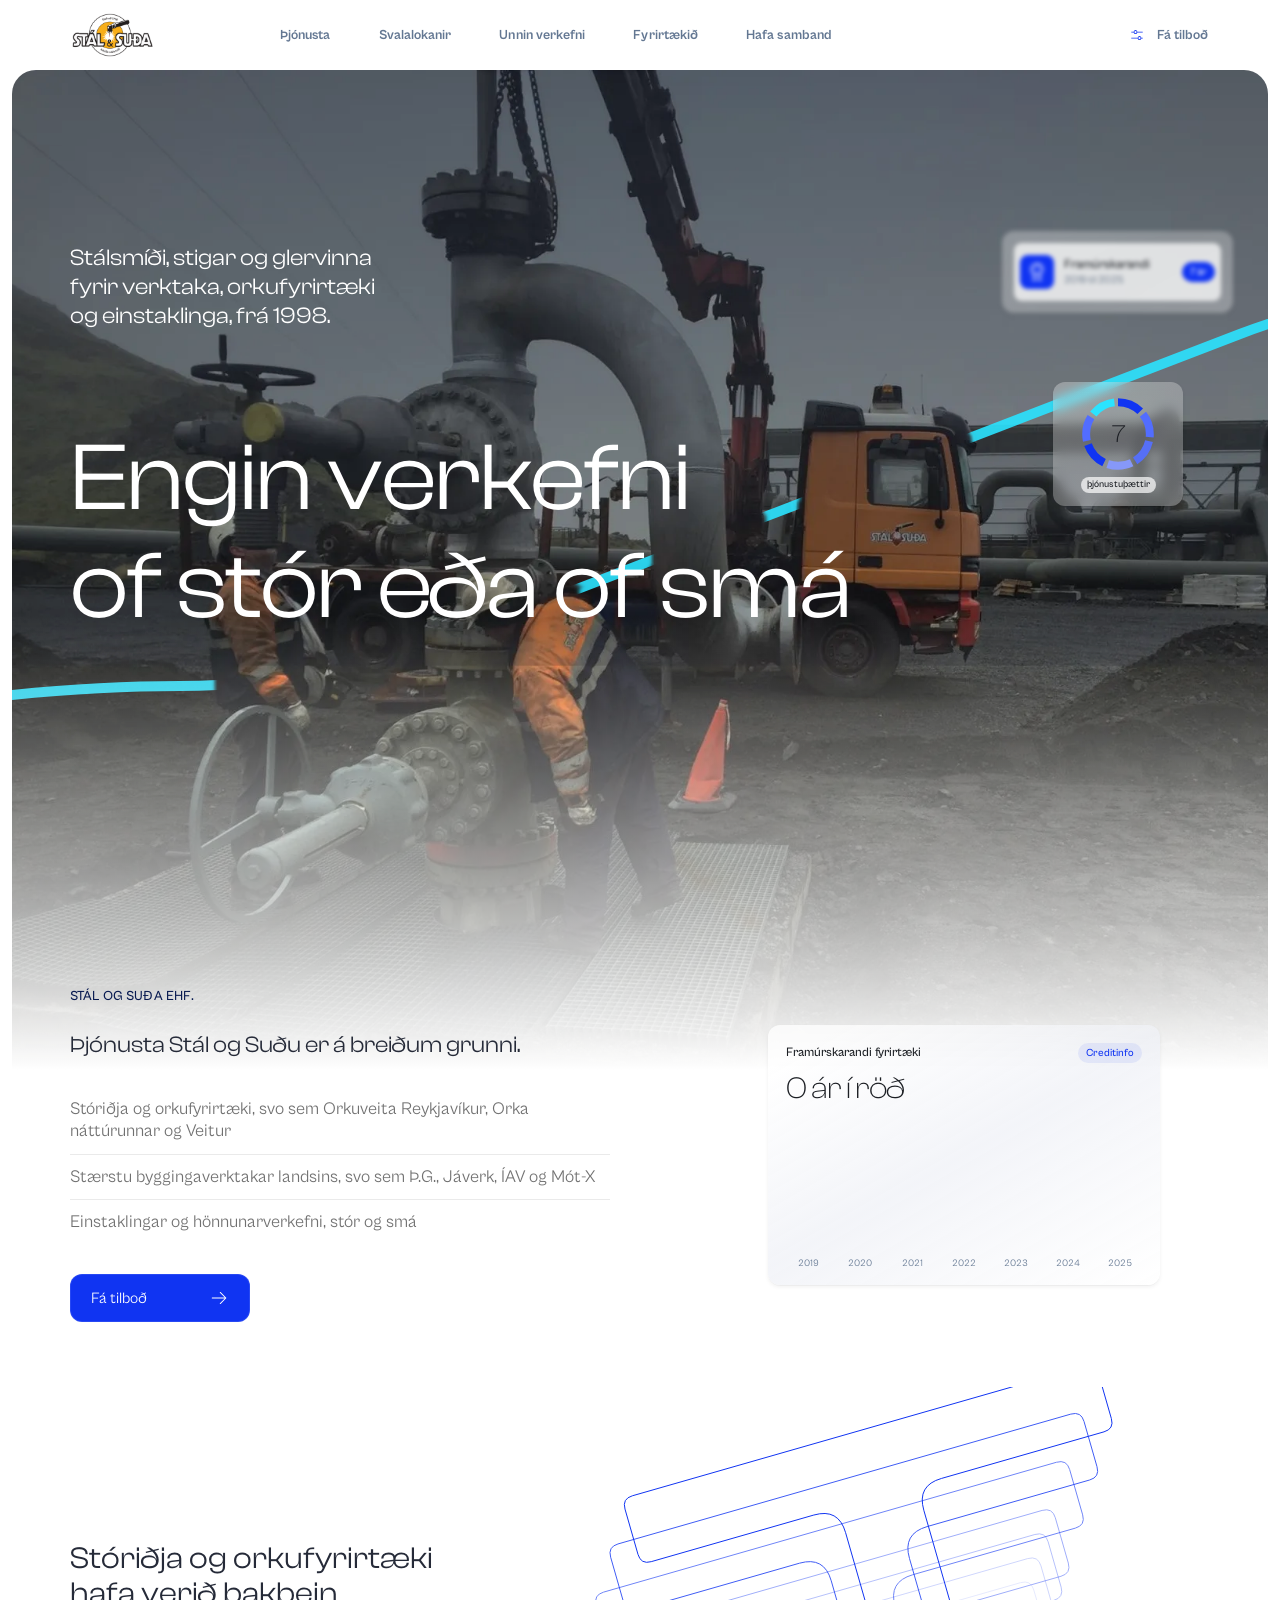
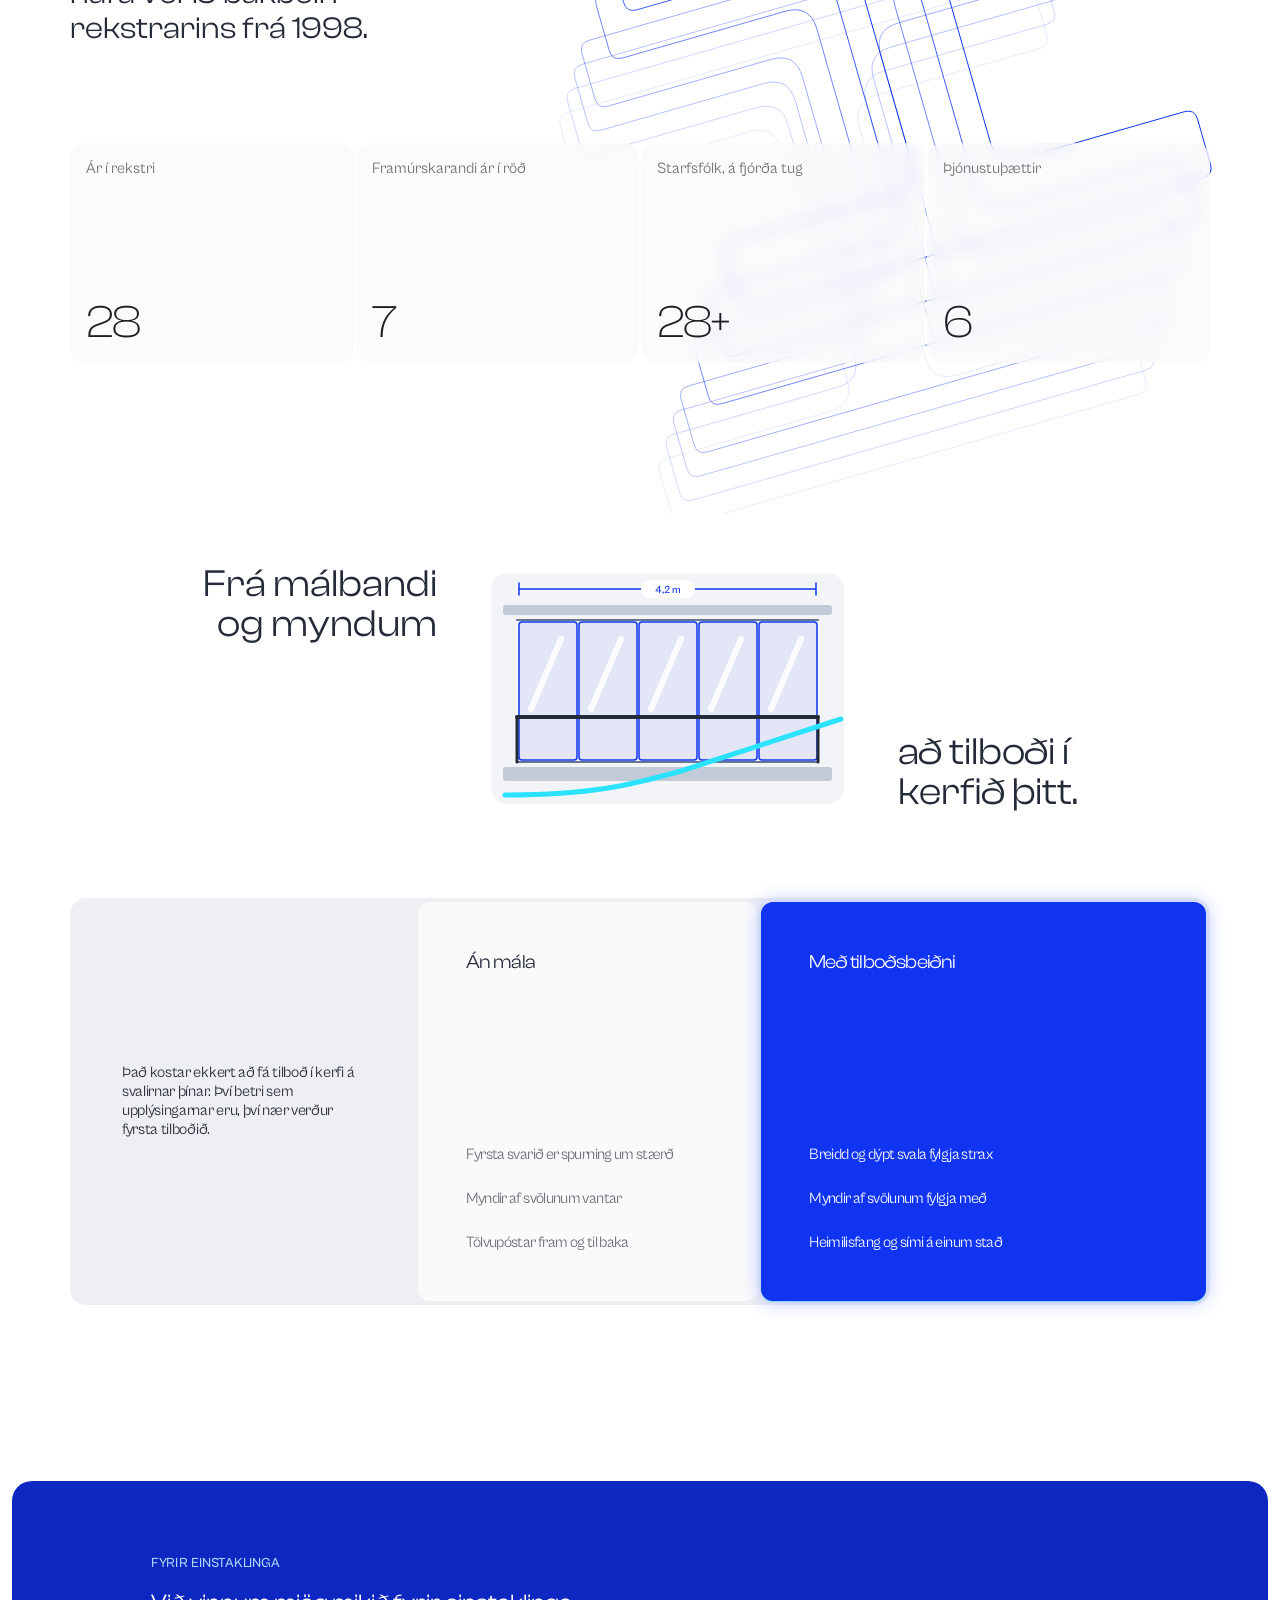
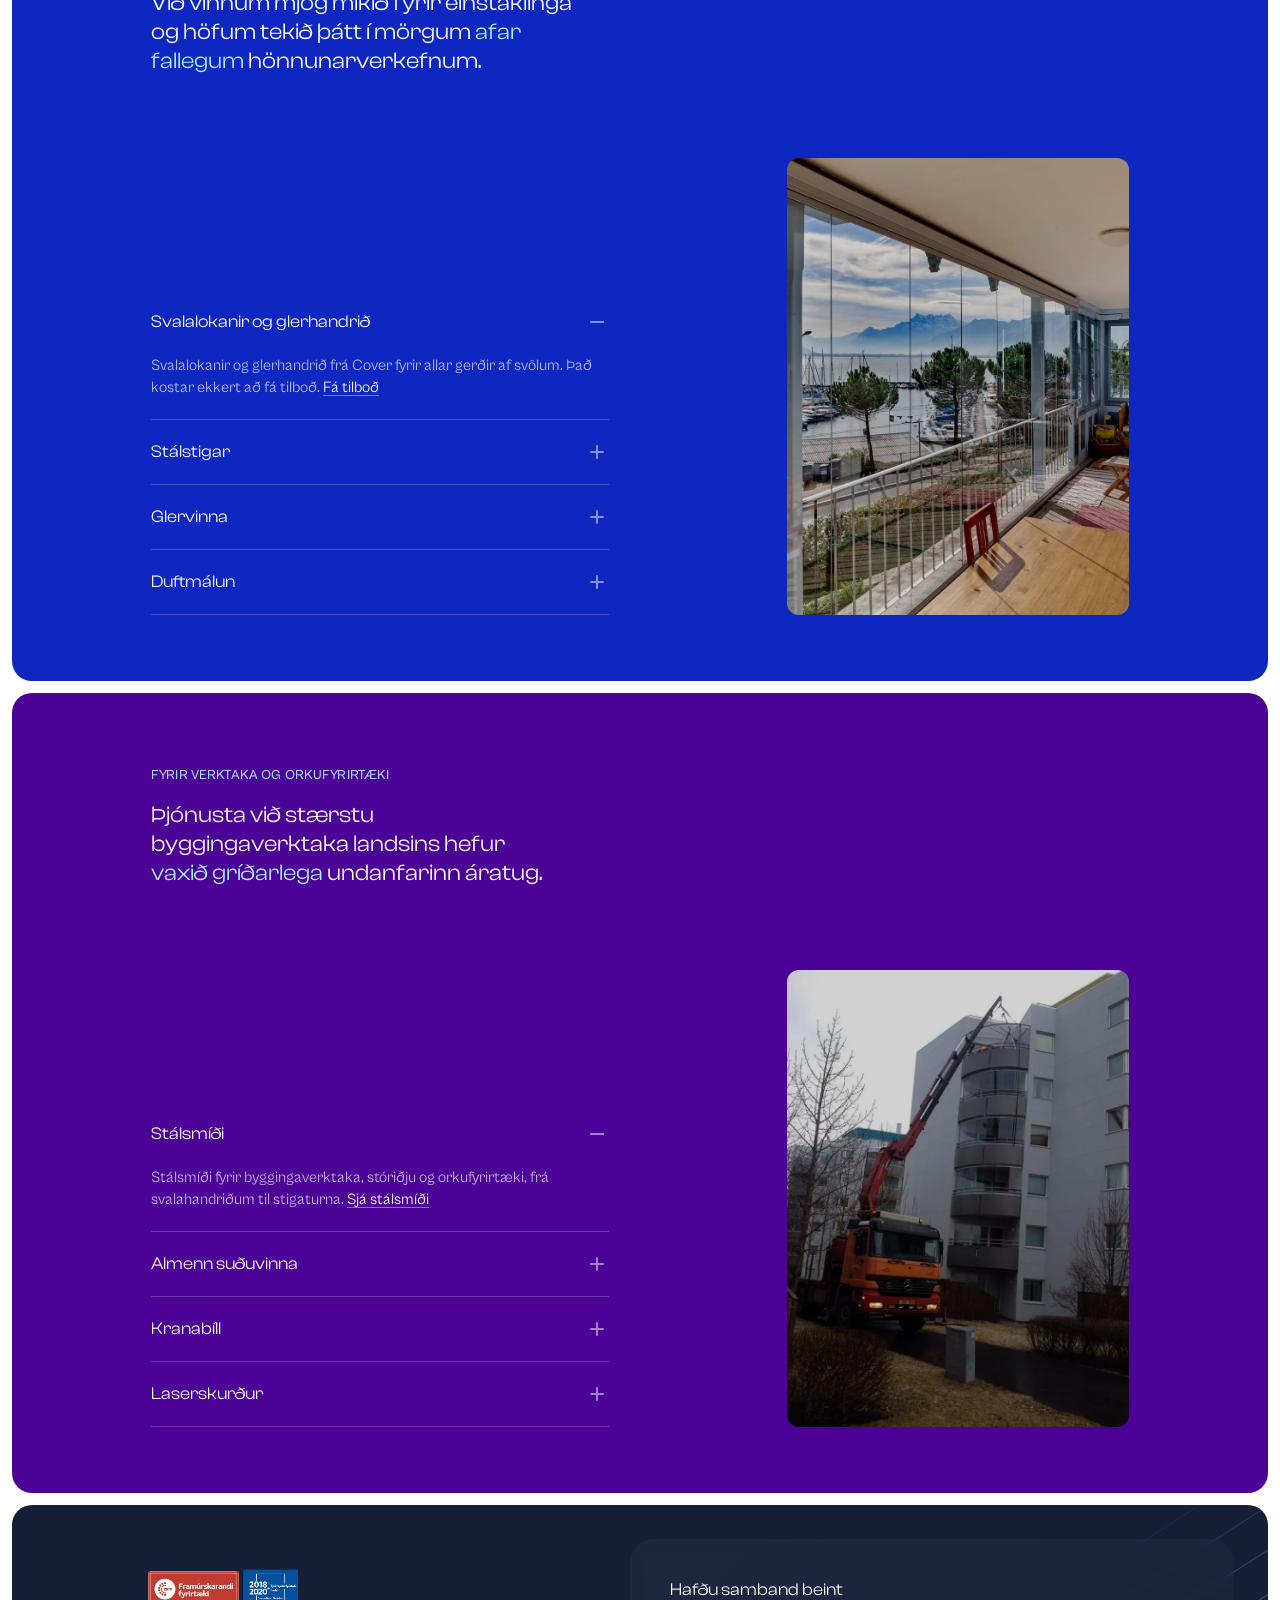
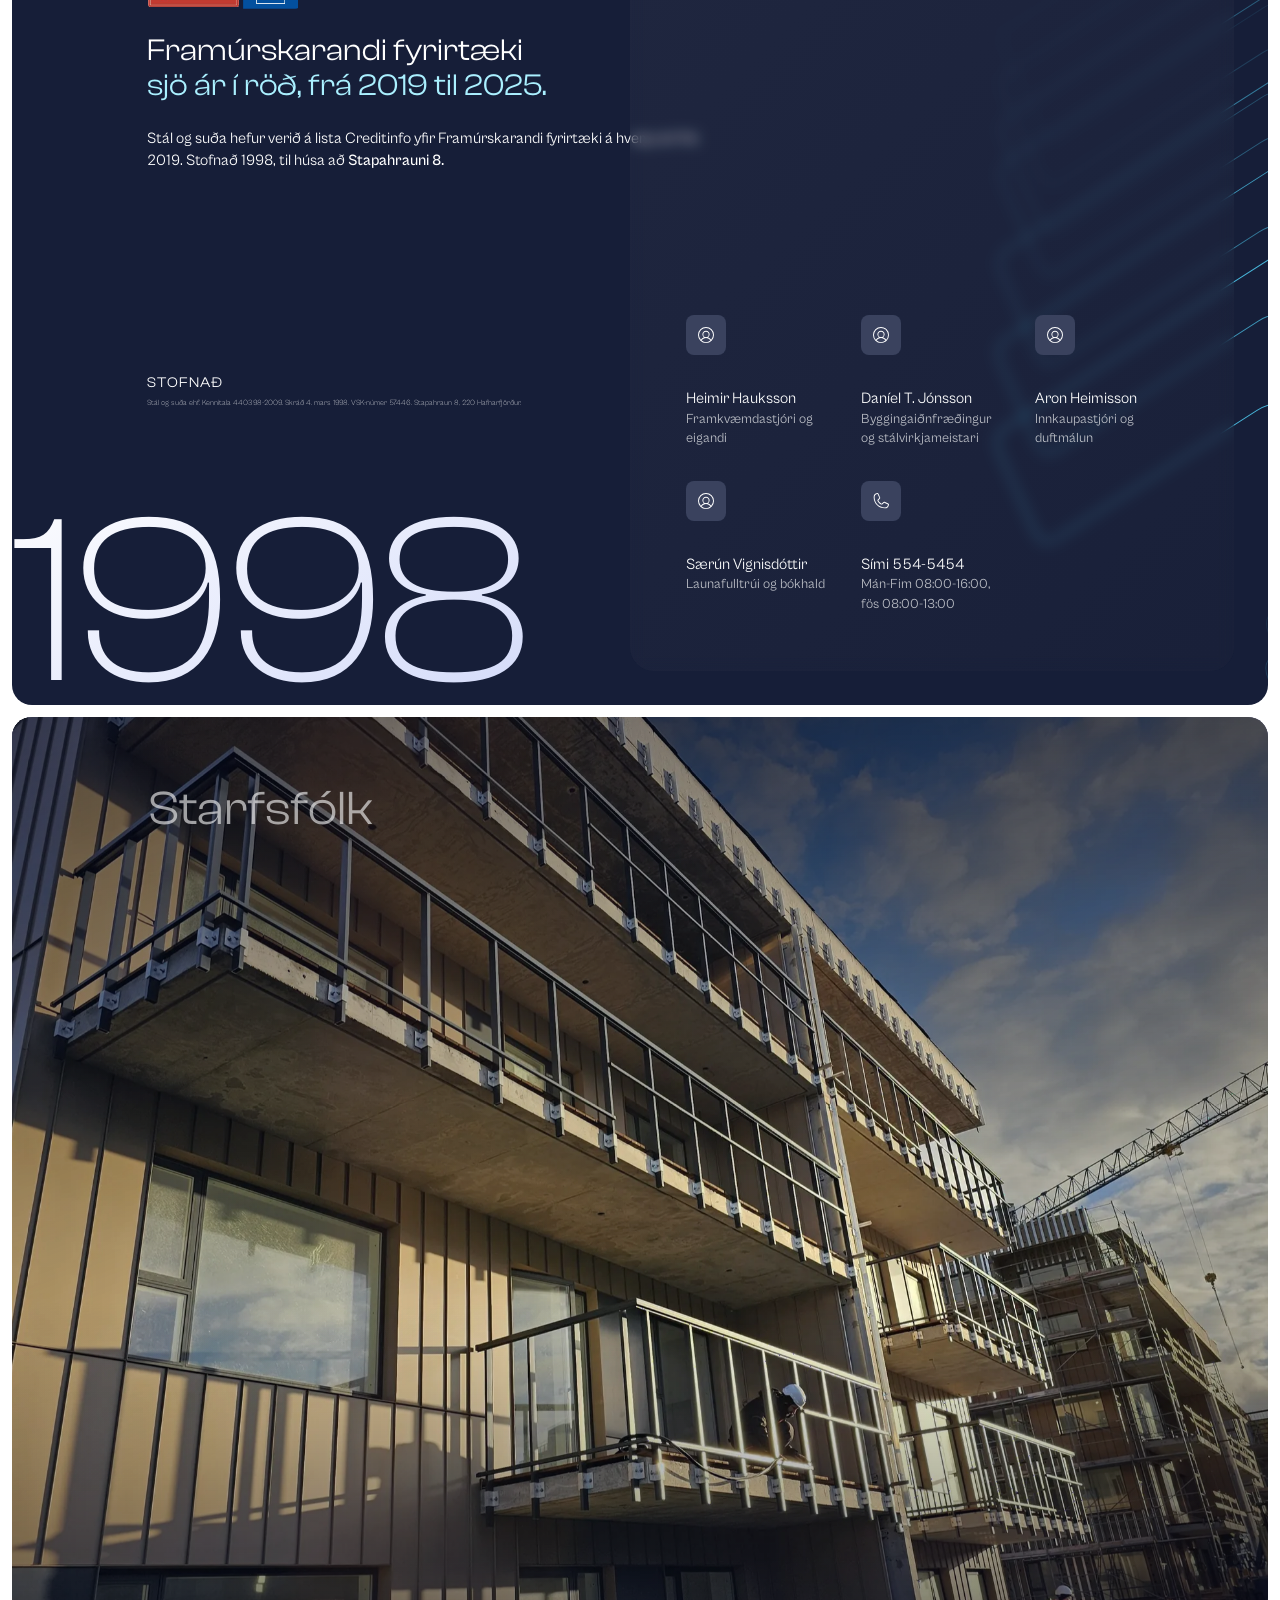
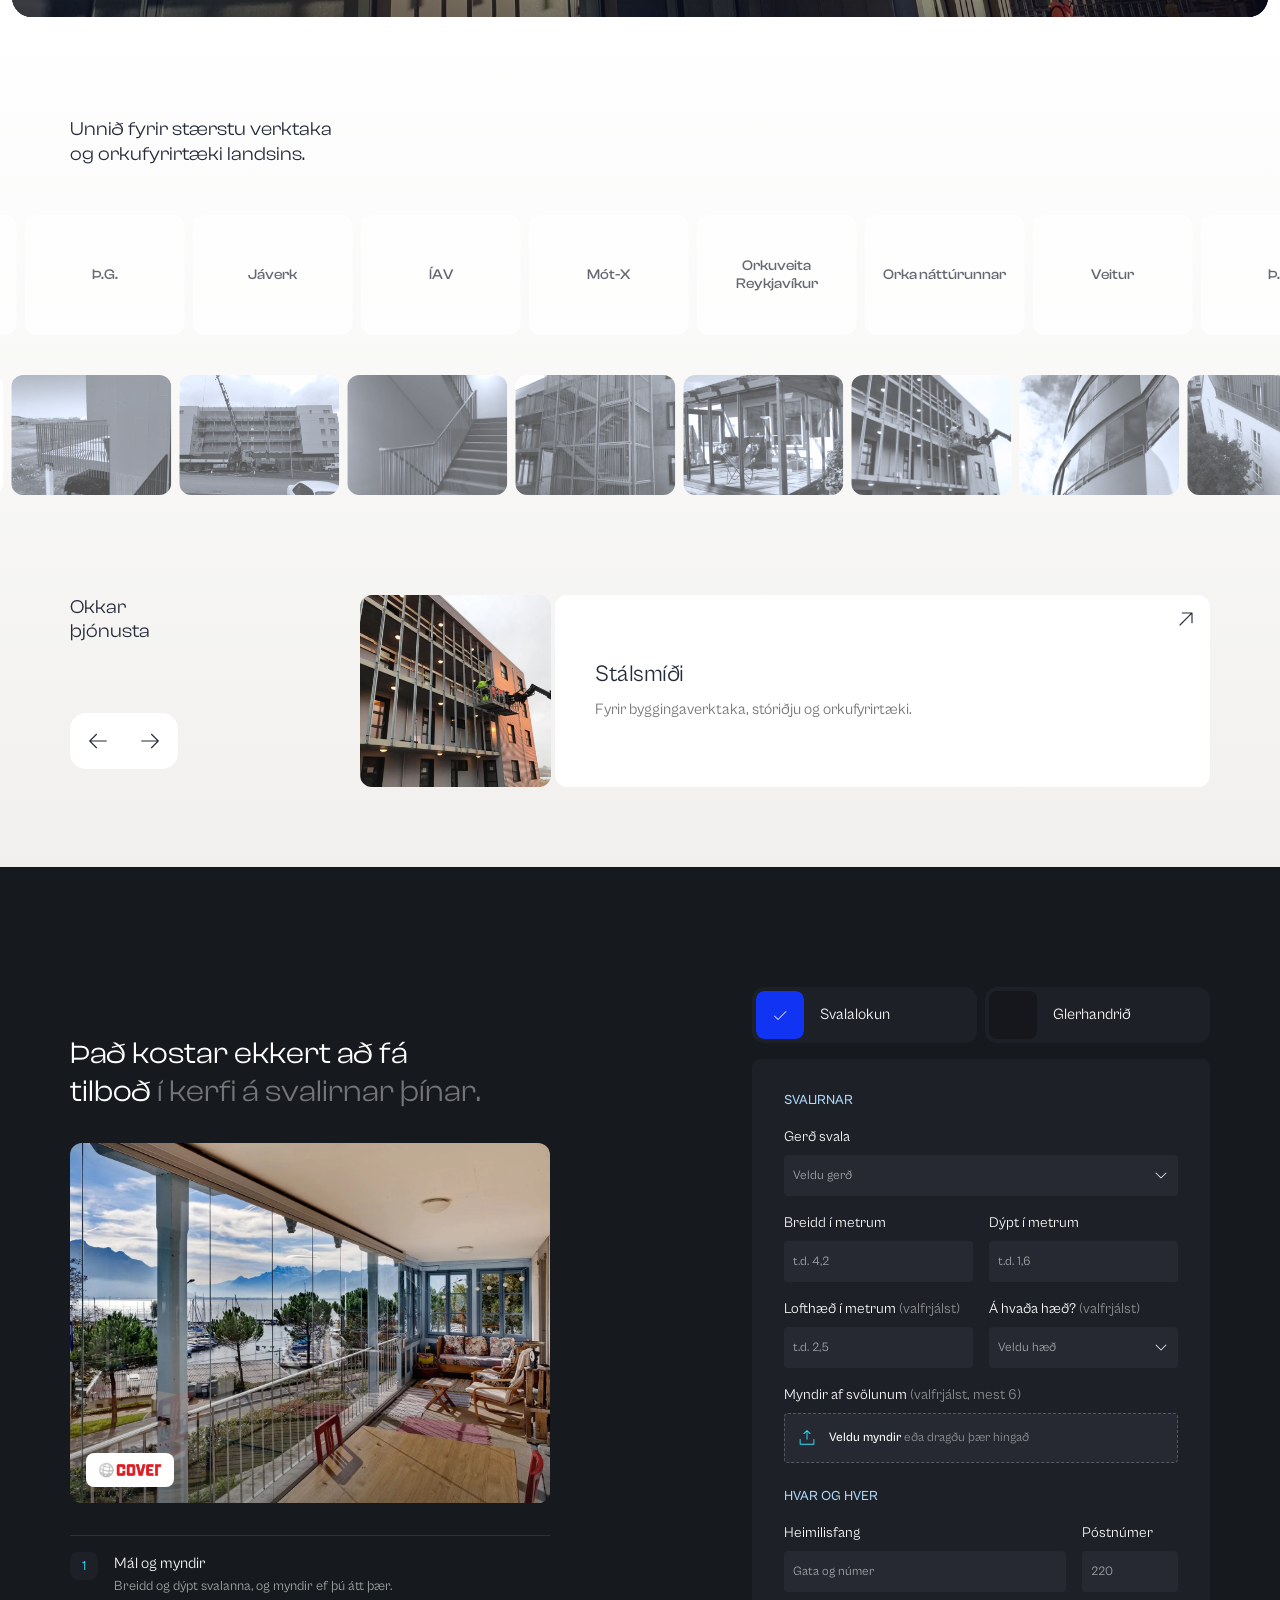
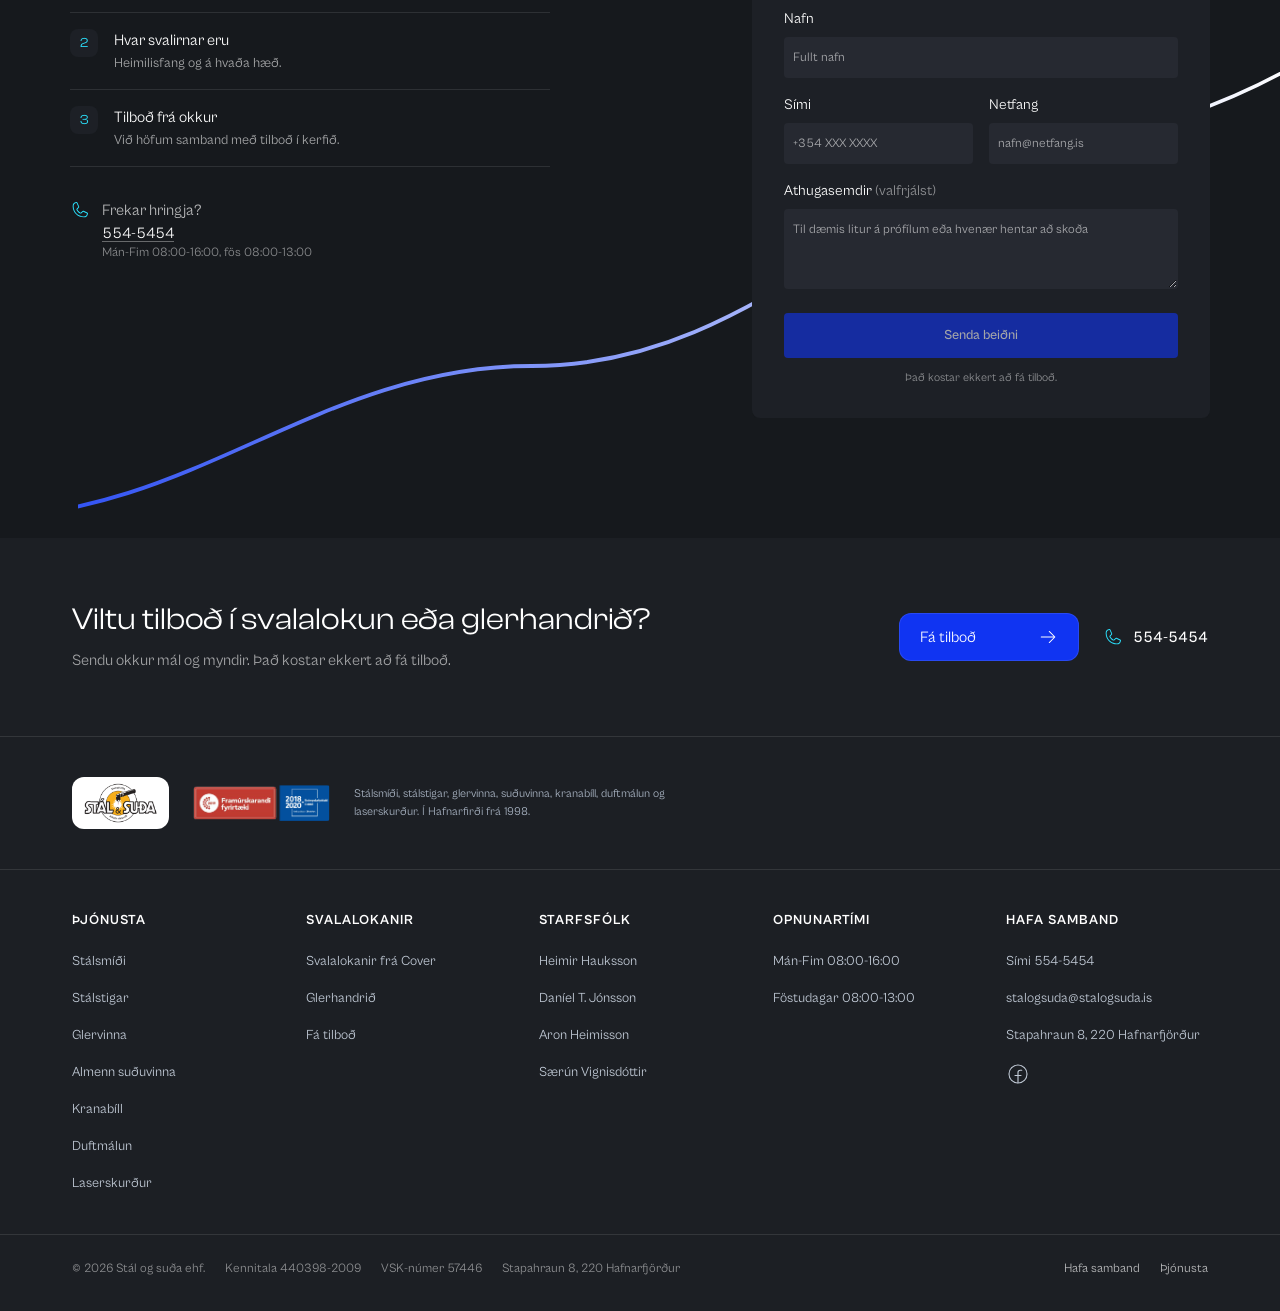
==== commit dde1d0a2: "Deploy 6e77f22 (noindex preview)" ====
--- a/index.html
+++ b/index.html
@@ -575,6 +575,15 @@
 
 </main>
 <footer class="ftr">
+  <div class="ftr__cta">
+    <div class="ftr__in ftr__cta-in">
+      <p class="ftr__cta-h">Viltu tilboð í svalalokun eða glerhandrið? <span>Sendu okkur mál og myndir. Það kostar ekkert að fá tilboð.</span></p>
+      <div class="ftr__cta-act">
+        <a class="cta" href="tilbod.html"><span>Fá tilboð</span><span class="cta__ico" aria-hidden="true"><span class="cta__strip"><svg><use href="#i-arrow-right"/></svg><svg><use href="#i-arrow-right"/></svg></span></span></a>
+        <a class="ftr__phone" href="tel:5545454"><svg aria-hidden="true"><use href="#i-phone"/></svg>554-5454</a>
+      </div>
+    </div>
+  </div>
   <div class="ftr__band ftr__band--top">
     <div class="ftr__in ftr__brand">
       <a class="ftr__logo" href="./" aria-label="Stál og suða, forsíða"><img src="assets/img/logo.png" width="238" height="130" alt="Stál og suða" loading="lazy"></a>
@@ -617,14 +626,11 @@
       </div>
     </div>
   </nav>
-  <div class="ftr__band ftr__band--blue">
-    <p class="ftr__in">Viltu tilboð í svalalokun eða glerhandrið? <a href="tilbod.html">Sendu okkur mál og myndir</a> eða hringdu í <a href="tel:5545454">554-5454</a>.</p>
-  </div>
-  <div class="ftr__band ftr__band--grey">
-    <p class="ftr__in">Stál og suða ehf. Kennitala 440398-2009. VSK-númer 57446. Stapahraun 8, 220 Hafnarfjörður.</p>
-  </div>
-  <div class="ftr__band ftr__band--white">
-    <div class="ftr__in ftr__legal"><span>© 2026 Stál og suða ehf.</span><a href="tilbod.html#samband">Hafa samband</a><a href="thjonusta.html">Þjónusta</a></div>
+  <div class="ftr__bottom">
+    <div class="ftr__in ftr__bottom-in">
+      <p class="ftr__legal-l"><span>© 2026 Stál og suða ehf.</span><span>Kennitala 440398-2009</span><span>VSK-númer 57446</span><span>Stapahraun 8, 220 Hafnarfjörður</span></p>
+      <p class="ftr__legal-r"><a href="tilbod.html#samband">Hafa samband</a><a href="thjonusta.html">Þjónusta</a></p>
+    </div>
   </div>
 </footer>
 
--- a/assets/css/site.css
+++ b/assets/css/site.css
@@ -740,3 +740,26 @@
   .stats { margin-bottom: 0; padding-bottom: 120px; }
   .echo--stats { bottom: -60px; }
 }
+
+/* footer, one dark system (Sindri 10-25: the legacy blue/grey/white bands read as three sites stapled together) */
+.ftr__cta { padding: 64px 0; border-bottom: 1px solid rgba(255,255,255,.1); }
+.ftr__cta-in { display: flex; align-items: center; justify-content: space-between; gap: 40px; }
+.ftr__cta-h { max-width: 620px; font: 400 32px/35.2px var(--font-display); color: #fff; text-wrap: balance; }
+.ftr__cta-h span { display: block; margin-top: 12px; font: 400 16px/22.4px var(--font-text); color: rgba(255,255,255,.6); }
+.ftr__cta-act { display: flex; align-items: center; gap: 24px; flex: 0 0 auto; }
+.ftr__phone { display: inline-flex; align-items: center; gap: 10px; font: 500 16px/22px var(--font-text); color: #fff; }
+.ftr__phone svg { width: 20px; height: 20px; fill: var(--cyan-sweep); }
+.ftr__bottom { padding: 24px 0 32px; border-top: 1px solid rgba(255,255,255,.1); }
+.ftr__bottom-in { display: flex; justify-content: space-between; align-items: flex-start; gap: 24px; font: 400 13px/20px var(--font-text); color: rgba(255,255,255,.5); }
+.ftr__legal-l { display: flex; flex-wrap: wrap; column-gap: 20px; row-gap: 4px; }
+.ftr__legal-r { display: flex; gap: 20px; flex: 0 0 auto; }
+.ftr__legal-r a { color: rgba(255,255,255,.7); transition: color .2s ease; }
+@media (hover: hover) and (pointer: fine) { .ftr__legal-r a:hover, .ftr__phone:hover { color: #fff; text-decoration: underline; text-underline-offset: 3px; } }
+.ftr__band.ftr__nav { padding-bottom: 24px; }
+@media (max-width: 767px) {
+  .ftr__cta { padding: 48px 0 40px; }
+  .ftr__cta-in { flex-direction: column; align-items: flex-start; gap: 24px; }
+  .ftr__cta-h { font-size: 24px; line-height: 26.4px; }
+  .ftr__bottom-in { flex-direction: column; gap: 12px; }
+  .ftr__legal-l { flex-direction: column; }
+}
